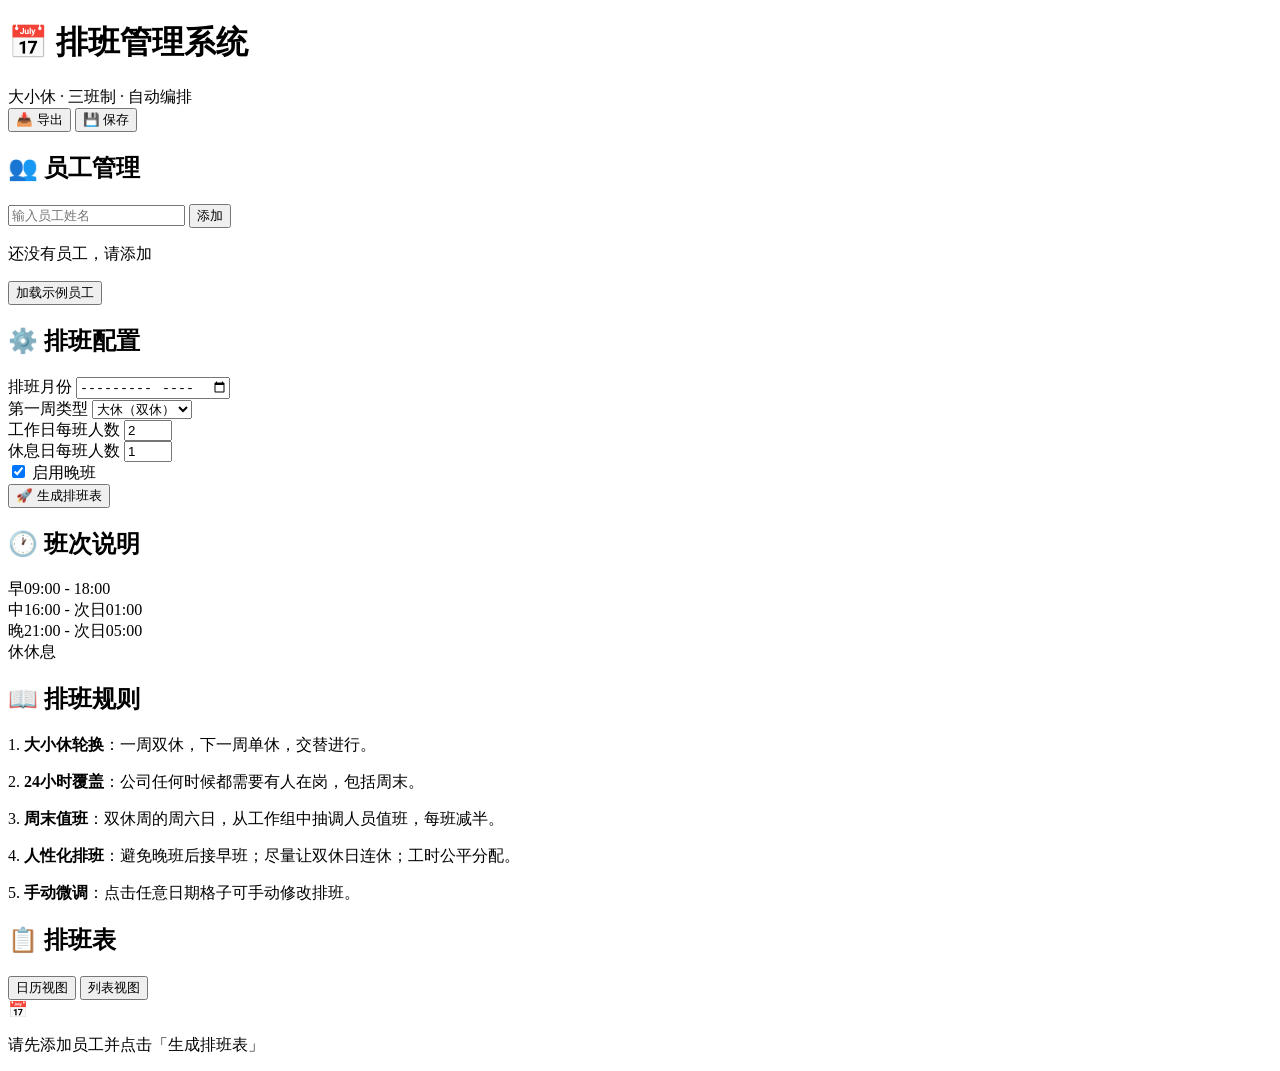
==== index.html @ 72c3887c "feat: 添加排班系统核心文件" ====
<!DOCTYPE html>
<html lang="zh-CN">
<head>
    <meta charset="UTF-8">
    <meta name="viewport" content="width=device-width, initial-scale=1.0">
    <title>排班管理系统 - 大小休三班制</title>
    <link rel="stylesheet" href="style.css">
</head>
<body>
    <div id="app">
        <header class="header">
            <div class="header-left">
                <h1>📅 排班管理系统</h1>
                <span class="subtitle">大小休 · 三班制 · 自动编排</span>
            </div>
            <div class="header-right">
                <button id="btn-export" class="btn btn-outline">📥 导出</button>
                <button id="btn-save" class="btn btn-primary">💾 保存</button>
            </div>
        </header>
        <main class="main">
            <aside class="sidebar">
                <section class="panel">
                    <h2>👥 员工管理</h2>
                    <div class="employee-input">
                        <input type="text" id="input-employee" placeholder="输入员工姓名" />
                        <button id="btn-add-employee" class="btn btn-sm btn-primary">添加</button>
                    </div>
                    <div class="employee-list" id="employee-list">
                        <p class="empty-hint">还没有员工，请添加</p>
                    </div>
                    <div class="quick-add">
                        <button id="btn-demo-employees" class="btn btn-sm btn-outline">加载示例员工</button>
                    </div>
                </section>
                <section class="panel">
                    <h2>⚙️ 排班配置</h2>
                    <div class="config-group">
                        <label>排班月份</label>
                        <input type="month" id="input-month" />
                    </div>
                    <div class="config-group">
                        <label>第一周类型</label>
                        <select id="select-first-week">
                            <option value="big">大休（双休）</option>
                            <option value="small">小休（单休）</option>
                        </select>
                    </div>
                    <div class="config-group">
                        <label>工作日每班人数</label>
                        <input type="number" id="input-weekday-count" value="2" min="1" max="10" />
                    </div>
                    <div class="config-group">
                        <label>休息日每班人数</label>
                        <input type="number" id="input-weekend-count" value="1" min="1" max="10" />
                    </div>
                    <div class="config-group">
                        <label><input type="checkbox" id="check-night-shift" checked /> 启用晚班</label>
                    </div>
                    <button id="btn-generate" class="btn btn-primary btn-block">🚀 生成排班表</button>
                </section>
                <section class="panel">
                    <h2>🕐 班次说明</h2>
                    <div class="shift-legend">
                        <div class="shift-item"><span class="shift-badge morning">早</span><span>09:00 - 18:00</span></div>
                        <div class="shift-item"><span class="shift-badge middle">中</span><span>16:00 - 次日01:00</span></div>
                        <div class="shift-item"><span class="shift-badge night">晚</span><span>21:00 - 次日05:00</span></div>
                        <div class="shift-item"><span class="shift-badge rest">休</span><span>休息</span></div>
                    </div>
                </section>
                <section class="panel">
                    <h2>📖 排班规则</h2>
                    <div class="rules-text">
                        <p>1. <strong>大小休轮换</strong>：一周双休，下一周单休，交替进行。</p>
                        <p>2. <strong>24小时覆盖</strong>：公司任何时候都需要有人在岗，包括周末。</p>
                        <p>3. <strong>周末值班</strong>：双休周的周六日，从工作组中抽调人员值班，每班减半。</p>
                        <p>4. <strong>人性化排班</strong>：避免晚班后接早班；尽量让双休日连休；工时公平分配。</p>
                        <p>5. <strong>手动微调</strong>：点击任意日期格子可手动修改排班。</p>
                    </div>
                </section>
            </aside>
            <div class="content">
                <section class="panel stats-panel" id="stats-panel" style="display:none;">
                    <h2>📊 排班统计</h2>
                    <div class="stats-grid" id="stats-grid"></div>
                </section>
                <section class="panel">
                    <div class="schedule-header">
                        <h2>📋 排班表</h2>
                        <div class="schedule-actions">
                            <button id="btn-view-calendar" class="btn btn-sm btn-outline active">日历视图</button>
                            <button id="btn-view-list" class="btn btn-sm btn-outline">列表视图</button>
                        </div>
                    </div>
                    <div id="schedule-container" class="schedule-container">
                        <div class="empty-schedule">
                            <div class="empty-icon">📅</div>
                            <p>请先添加员工并点击「生成排班表」</p>
                        </div>
                    </div>
                </section>
            </div>
        </main>
    </div>
    <div id="modal-edit" class="modal" style="display:none;">
        <div class="modal-backdrop"></div>
        <div class="modal-content">
            <div class="modal-header">
                <h3 id="modal-title">编辑排班</h3>
                <button class="modal-close" id="modal-close">&times;</button>
            </div>
            <div class="modal-body" id="modal-body"></div>
            <div class="modal-footer">
                <button id="modal-cancel" class="btn btn-outline">取消</button>
                <button id="modal-save" class="btn btn-primary">保存</button>
            </div>
        </div>
    </div>
    <script src="scheduler.js"></script>
    <script src="app.js"></script>
</body>
</html>
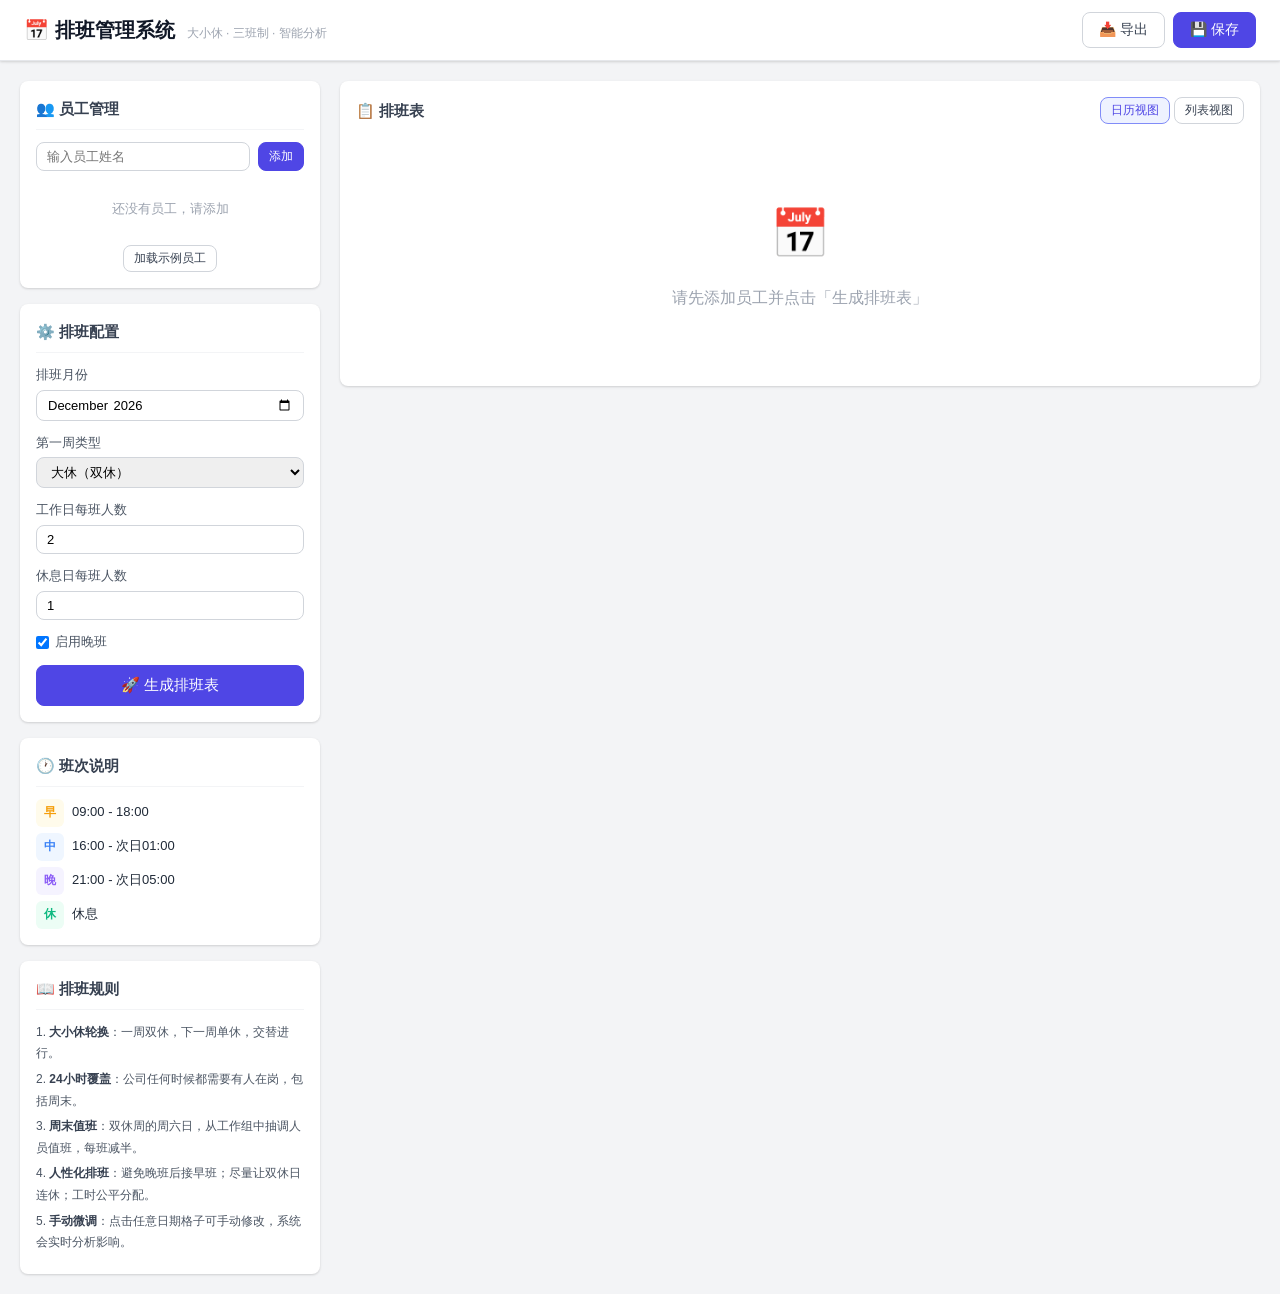
==== commit 369b0f92: "feat: 更新HTML结构 - 新增健康分析面板/预警横幅/影响弹窗" ====
--- a/index.html
+++ b/index.html
@@ -11,7 +11,7 @@
         <header class="header">
             <div class="header-left">
                 <h1>📅 排班管理系统</h1>
-                <span class="subtitle">大小休 · 三班制 · 自动编排</span>
+                <span class="subtitle">大小休 · 三班制 · 智能分析</span>
             </div>
             <div class="header-right">
                 <button id="btn-export" class="btn btn-outline">📥 导出</button>
@@ -75,15 +75,55 @@
                         <p>2. <strong>24小时覆盖</strong>：公司任何时候都需要有人在岗，包括周末。</p>
                         <p>3. <strong>周末值班</strong>：双休周的周六日，从工作组中抽调人员值班，每班减半。</p>
                         <p>4. <strong>人性化排班</strong>：避免晚班后接早班；尽量让双休日连休；工时公平分配。</p>
-                        <p>5. <strong>手动微调</strong>：点击任意日期格子可手动修改排班。</p>
+                        <p>5. <strong>手动微调</strong>：点击任意日期格子可手动修改，系统会实时分析影响。</p>
                     </div>
                 </section>
             </aside>
             <div class="content">
+                <!-- 预警横幅 -->
+                <div id="warning-banner" class="warning-banner" style="display:none;"></div>
+
+                <!-- 健康分析面板 -->
+                <section class="panel analysis-panel" id="analysis-panel" style="display:none;">
+                    <div class="analysis-header">
+                        <h2>🩺 排班健康分析</h2>
+                        <div class="analysis-tabs">
+                            <button class="tab-btn active" data-tab="overview">总览</button>
+                            <button class="tab-btn" data-tab="weekly">每周详情</button>
+                            <button class="tab-btn" data-tab="fairness">公平性</button>
+                            <button class="tab-btn" data-tab="employees">个人报告</button>
+                        </div>
+                    </div>
+
+                    <!-- 总览标签页 -->
+                    <div class="tab-content active" id="tab-overview">
+                        <div id="suggestions-area" class="suggestions-area"></div>
+                        <div id="happiness-ranking" class="happiness-ranking"></div>
+                    </div>
+
+                    <!-- 每周详情标签页 -->
+                    <div class="tab-content" id="tab-weekly">
+                        <div id="weekly-rest-grid" class="weekly-rest-grid"></div>
+                    </div>
+
+                    <!-- 公平性标签页 -->
+                    <div class="tab-content" id="tab-fairness">
+                        <div id="fairness-dashboard" class="fairness-dashboard"></div>
+                    </div>
+
+                    <!-- 个人报告标签页 -->
+                    <div class="tab-content" id="tab-employees">
+                        <div id="employee-reports" class="employee-reports"></div>
+                    </div>
+                </section>
+
+                <!-- 统计面板 -->
                 <section class="panel stats-panel" id="stats-panel" style="display:none;">
                     <h2>📊 排班统计</h2>
                     <div class="stats-grid" id="stats-grid"></div>
                 </section>
+
+                <!-- 排班表 -->
                 <section class="panel">
                     <div class="schedule-header">
                         <h2>📋 排班表</h2>
@@ -102,6 +142,8 @@
             </div>
         </main>
     </div>
+
+    <!-- 编辑弹窗 -->
     <div id="modal-edit" class="modal" style="display:none;">
         <div class="modal-backdrop"></div>
         <div class="modal-content">
@@ -112,11 +154,28 @@
             <div class="modal-body" id="modal-body"></div>
             <div class="modal-footer">
                 <button id="modal-cancel" class="btn btn-outline">取消</button>
-                <button id="modal-save" class="btn btn-primary">保存</button>
+                <button id="modal-save" class="btn btn-primary">保存修改</button>
             </div>
         </div>
     </div>
+
+    <!-- 调整影响弹窗 -->
+    <div id="modal-impact" class="modal" style="display:none;">
+        <div class="modal-backdrop"></div>
+        <div class="modal-content">
+            <div class="modal-header">
+                <h3>📋 调整影响分析</h3>
+                <button class="modal-close" id="modal-impact-close">&times;</button>
+            </div>
+            <div class="modal-body" id="modal-impact-body"></div>
+            <div class="modal-footer">
+                <button id="modal-impact-ok" class="btn btn-primary">知道了</button>
+            </div>
+        </div>
+    </div>
+
     <script src="scheduler.js"></script>
+    <script src="analyzer.js"></script>
     <script src="app.js"></script>
 </body>
-</html>+</html>
--- a/style.css
+++ b/style.css
@@ -0,0 +1,295 @@
+:root {
+    --primary: #4f46e5;
+    --primary-light: #818cf8;
+    --primary-bg: #eef2ff;
+    --success: #059669;
+    --warning: #d97706;
+    --danger: #dc2626;
+    --gray-50: #f9fafb;
+    --gray-100: #f3f4f6;
+    --gray-200: #e5e7eb;
+    --gray-300: #d1d5db;
+    --gray-400: #9ca3af;
+    --gray-500: #6b7280;
+    --gray-600: #4b5563;
+    --gray-700: #374151;
+    --gray-800: #1f2937;
+    --gray-900: #111827;
+    --morning: #f59e0b;
+    --morning-bg: #fffbeb;
+    --middle: #3b82f6;
+    --middle-bg: #eff6ff;
+    --night: #8b5cf6;
+    --night-bg: #f5f3ff;
+    --rest: #10b981;
+    --rest-bg: #ecfdf5;
+    --weekend-duty: #ef4444;
+    --weekend-duty-bg: #fef2f2;
+    --radius: 8px;
+    --shadow: 0 1px 3px rgba(0,0,0,0.1), 0 1px 2px rgba(0,0,0,0.06);
+    --shadow-lg: 0 10px 15px -3px rgba(0,0,0,0.1), 0 4px 6px -2px rgba(0,0,0,0.05);
+}
+
+* { margin: 0; padding: 0; box-sizing: border-box; }
+
+body {
+    font-family: -apple-system, BlinkMacSystemFont, 'Segoe UI', Roboto, 'Helvetica Neue', Arial, 'Noto Sans SC', sans-serif;
+    background: var(--gray-100);
+    color: var(--gray-800);
+    line-height: 1.6;
+}
+
+.header {
+    background: white;
+    border-bottom: 1px solid var(--gray-200);
+    padding: 12px 24px;
+    display: flex;
+    justify-content: space-between;
+    align-items: center;
+    position: sticky;
+    top: 0;
+    z-index: 100;
+    box-shadow: var(--shadow);
+}
+
+.header-left { display: flex; align-items: baseline; gap: 12px; }
+.header h1 { font-size: 20px; color: var(--gray-900); }
+.header .subtitle { font-size: 12px; color: var(--gray-400); }
+.header-right { display: flex; gap: 8px; }
+
+.btn {
+    display: inline-flex;
+    align-items: center;
+    gap: 4px;
+    padding: 8px 16px;
+    border: 1px solid transparent;
+    border-radius: var(--radius);
+    font-size: 14px;
+    cursor: pointer;
+    transition: all 0.15s;
+    font-family: inherit;
+    white-space: nowrap;
+}
+
+.btn-primary { background: var(--primary); color: white; border-color: var(--primary); }
+.btn-primary:hover { background: #4338ca; }
+.btn-outline { background: white; color: var(--gray-700); border-color: var(--gray-300); }
+.btn-outline:hover { background: var(--gray-50); border-color: var(--gray-400); }
+.btn-outline.active { background: var(--primary-bg); color: var(--primary); border-color: var(--primary-light); }
+.btn-sm { padding: 4px 10px; font-size: 12px; }
+.btn-block { width: 100%; justify-content: center; padding: 10px; font-size: 15px; }
+
+.main {
+    display: flex;
+    gap: 20px;
+    padding: 20px;
+    max-width: 1600px;
+    margin: 0 auto;
+    min-height: calc(100vh - 60px);
+}
+
+.sidebar { width: 300px; flex-shrink: 0; display: flex; flex-direction: column; gap: 16px; }
+.content { flex: 1; min-width: 0; display: flex; flex-direction: column; gap: 16px; }
+
+.panel {
+    background: white;
+    border-radius: var(--radius);
+    padding: 16px;
+    box-shadow: var(--shadow);
+}
+
+.panel h2 {
+    font-size: 15px;
+    color: var(--gray-700);
+    margin-bottom: 12px;
+    padding-bottom: 8px;
+    border-bottom: 1px solid var(--gray-100);
+}
+
+.employee-input { display: flex; gap: 8px; margin-bottom: 12px; }
+.employee-input input {
+    flex: 1;
+    padding: 6px 10px;
+    border: 1px solid var(--gray-300);
+    border-radius: var(--radius);
+    font-size: 13px;
+    outline: none;
+}
+.employee-input input:focus { border-color: var(--primary-light); box-shadow: 0 0 0 3px rgba(79,70,229,0.1); }
+
+.employee-list { max-height: 300px; overflow-y: auto; display: flex; flex-direction: column; gap: 4px; }
+
+.employee-tag {
+    display: flex;
+    align-items: center;
+    justify-content: space-between;
+    padding: 6px 10px;
+    background: var(--gray-50);
+    border-radius: 6px;
+    font-size: 13px;
+    transition: background 0.15s;
+}
+.employee-tag:hover { background: var(--gray-100); }
+.employee-tag .name { display: flex; align-items: center; gap: 6px; }
+.employee-tag .avatar {
+    width: 24px; height: 24px; border-radius: 50%;
+    display: flex; align-items: center; justify-content: center;
+    font-size: 11px; color: white; font-weight: 600;
+}
+.employee-tag .remove {
+    cursor: pointer; color: var(--gray-400); font-size: 16px; line-height: 1;
+    border: none; background: none; padding: 2px 4px; border-radius: 4px;
+}
+.employee-tag .remove:hover { color: var(--danger); background: #fef2f2; }
+
+.empty-hint { color: var(--gray-400); font-size: 13px; text-align: center; padding: 16px 0; }
+.quick-add { margin-top: 8px; text-align: center; }
+
+.config-group { margin-bottom: 12px; }
+.config-group label { display: block; font-size: 13px; color: var(--gray-600); margin-bottom: 4px; }
+.config-group input[type="month"],
+.config-group input[type="number"],
+.config-group select {
+    width: 100%; padding: 6px 10px;
+    border: 1px solid var(--gray-300); border-radius: var(--radius);
+    font-size: 13px; outline: none; font-family: inherit;
+}
+.config-group input:focus, .config-group select:focus {
+    border-color: var(--primary-light); box-shadow: 0 0 0 3px rgba(79,70,229,0.1);
+}
+.config-group label:has(input[type="checkbox"]) { display: flex; align-items: center; gap: 6px; cursor: pointer; }
+
+.shift-legend { display: flex; flex-direction: column; gap: 6px; }
+.shift-item { display: flex; align-items: center; gap: 8px; font-size: 13px; }
+.shift-badge {
+    display: inline-flex; align-items: center; justify-content: center;
+    width: 28px; height: 28px; border-radius: 6px; font-size: 12px; font-weight: 600;
+}
+.shift-badge.morning { background: var(--morning-bg); color: var(--morning); }
+.shift-badge.middle { background: var(--middle-bg); color: var(--middle); }
+.shift-badge.night { background: var(--night-bg); color: var(--night); }
+.shift-badge.rest { background: var(--rest-bg); color: var(--rest); }
+
+.rules-text { font-size: 12px; color: var(--gray-600); line-height: 1.8; }
+.rules-text p { margin-bottom: 4px; }
+.rules-text strong { color: var(--gray-700); }
+
+.stats-grid { display: grid; grid-template-columns: repeat(auto-fill, minmax(140px, 1fr)); gap: 8px; }
+.stat-card { background: var(--gray-50); border-radius: 6px; padding: 10px; text-align: center; }
+.stat-card .stat-name { font-size: 12px; color: var(--gray-500); margin-bottom: 4px; }
+.stat-card .stat-values { display: flex; justify-content: center; gap: 6px; flex-wrap: wrap; }
+.stat-tag { font-size: 11px; padding: 2px 6px; border-radius: 4px; font-weight: 600; }
+.stat-tag.morning { background: var(--morning-bg); color: var(--morning); }
+.stat-tag.middle { background: var(--middle-bg); color: var(--middle); }
+.stat-tag.night { background: var(--night-bg); color: var(--night); }
+.stat-tag.rest { background: var(--rest-bg); color: var(--rest); }
+.stat-tag.total { background: var(--primary-bg); color: var(--primary); }
+
+.schedule-header { display: flex; justify-content: space-between; align-items: center; }
+.schedule-header h2 { border: none; margin: 0; padding: 0; }
+.schedule-actions { display: flex; gap: 4px; }
+.schedule-container { margin-top: 12px; }
+.empty-schedule { text-align: center; padding: 60px 20px; color: var(--gray-400); }
+.empty-icon { font-size: 48px; margin-bottom: 12px; }
+
+.calendar-grid { display: grid; grid-template-columns: repeat(7, 1fr); gap: 4px; }
+.calendar-header { text-align: center; font-size: 12px; font-weight: 600; color: var(--gray-500); padding: 8px 4px; }
+.calendar-header.weekend { color: var(--danger); }
+
+.calendar-cell {
+    border: 1px solid var(--gray-200); border-radius: 6px; padding: 6px;
+    min-height: 100px; cursor: pointer; transition: all 0.15s; font-size: 12px;
+}
+.calendar-cell:hover { border-color: var(--primary-light); box-shadow: 0 0 0 2px rgba(79,70,229,0.1); }
+.calendar-cell.empty { background: transparent; border-color: transparent; cursor: default; }
+.calendar-cell.empty:hover { box-shadow: none; }
+.calendar-cell.weekend { background: #fefce8; }
+.calendar-cell.rest-day { background: var(--rest-bg); border-color: #a7f3d0; }
+
+.calendar-date { display: flex; justify-content: space-between; align-items: center; margin-bottom: 4px; }
+.calendar-date .day-num { font-weight: 600; font-size: 13px; color: var(--gray-700); }
+.calendar-date .day-type { font-size: 10px; padding: 1px 4px; border-radius: 3px; }
+.day-type.big-rest { background: #dbeafe; color: #2563eb; }
+.day-type.small-rest { background: #fef3c7; color: #d97706; }
+.day-type.workday { background: var(--gray-100); color: var(--gray-500); }
+
+.calendar-shifts { display: flex; flex-direction: column; gap: 2px; }
+.calendar-shift-row { display: flex; align-items: center; gap: 3px; font-size: 11px; line-height: 1.4; }
+.calendar-shift-row .mini-badge {
+    width: 18px; height: 18px; border-radius: 4px;
+    display: flex; align-items: center; justify-content: center;
+    font-size: 10px; font-weight: 600; flex-shrink: 0;
+}
+.mini-badge.morning { background: var(--morning-bg); color: var(--morning); }
+.mini-badge.middle { background: var(--middle-bg); color: var(--middle); }
+.mini-badge.night { background: var(--night-bg); color: var(--night); }
+.mini-badge.rest-badge { background: var(--rest-bg); color: var(--rest); }
+.calendar-shift-row .names { color: var(--gray-600); overflow: hidden; text-overflow: ellipsis; white-space: nowrap; }
+
+.list-wrapper { overflow-x: auto; max-width: 100%; }
+.list-table { width: 100%; border-collapse: collapse; font-size: 13px; }
+.list-table thead { position: sticky; top: 0; z-index: 10; }
+.list-table th {
+    background: var(--gray-50); padding: 8px 6px; text-align: center;
+    font-weight: 600; font-size: 12px; color: var(--gray-600);
+    border-bottom: 2px solid var(--gray-200); white-space: nowrap;
+}
+.list-table th.weekend { background: #fef3c7; color: var(--warning); }
+.list-table th.name-col { text-align: left; min-width: 70px; position: sticky; left: 0; z-index: 11; }
+.list-table td { padding: 6px 4px; text-align: center; border-bottom: 1px solid var(--gray-100); white-space: nowrap; }
+.list-table td.name-cell { text-align: left; font-weight: 500; position: sticky; left: 0; background: white; z-index: 5; }
+.list-table td.weekend-cell { background: #fffbeb; }
+.list-table tbody tr:hover td { background: var(--primary-bg); }
+.list-table tbody tr:hover td.name-cell { background: var(--primary-bg); }
+
+.cell-badge {
+    display: inline-flex; align-items: center; justify-content: center;
+    width: 26px; height: 26px; border-radius: 6px; font-size: 12px;
+    font-weight: 600; cursor: pointer; transition: transform 0.1s;
+}
+.cell-badge:hover { transform: scale(1.15); }
+.cell-badge.morning { background: var(--morning-bg); color: var(--morning); }
+.cell-badge.middle { background: var(--middle-bg); color: var(--middle); }
+.cell-badge.night { background: var(--night-bg); color: var(--night); }
+.cell-badge.rest { background: var(--rest-bg); color: var(--rest); }
+
+.modal {
+    position: fixed; top: 0; left: 0; right: 0; bottom: 0;
+    z-index: 1000; display: flex; align-items: center; justify-content: center;
+}
+.modal-backdrop { position: absolute; top: 0; left: 0; right: 0; bottom: 0; background: rgba(0,0,0,0.4); }
+.modal-content {
+    position: relative; background: white; border-radius: 12px;
+    width: 90%; max-width: 500px; max-height: 80vh; overflow-y: auto; box-shadow: var(--shadow-lg);
+}
+.modal-header { display: flex; justify-content: space-between; align-items: center; padding: 16px 20px; border-bottom: 1px solid var(--gray-200); }
+.modal-header h3 { font-size: 16px; }
+.modal-close { background: none; border: none; font-size: 24px; color: var(--gray-400); cursor: pointer; padding: 0 4px; }
+.modal-close:hover { color: var(--gray-700); }
+.modal-body { padding: 20px; }
+.modal-footer { display: flex; justify-content: flex-end; gap: 8px; padding: 12px 20px; border-top: 1px solid var(--gray-200); }
+
+.edit-row { display: flex; align-items: center; gap: 10px; padding: 8px 0; border-bottom: 1px solid var(--gray-100); }
+.edit-row:last-child { border: none; }
+.edit-row .edit-name { width: 80px; font-weight: 500; font-size: 14px; }
+.edit-row select { flex: 1; padding: 6px 8px; border: 1px solid var(--gray-300); border-radius: 6px; font-size: 13px; font-family: inherit; }
+
+@media (max-width: 900px) {
+    .main { flex-direction: column; }
+    .sidebar { width: 100%; }
+    .calendar-cell { min-height: 70px; padding: 4px; }
+    .calendar-shift-row .names { display: none; }
+}
+
+.toast {
+    position: fixed; bottom: 24px; right: 24px;
+    background: var(--gray-800); color: white; padding: 10px 20px;
+    border-radius: var(--radius); font-size: 14px; z-index: 9999;
+    animation: slideUp 0.3s ease;
+}
+@keyframes slideUp { from { opacity: 0; transform: translateY(20px); } to { opacity: 1; transform: translateY(0); } }
+
+::-webkit-scrollbar { width: 6px; height: 6px; }
+::-webkit-scrollbar-track { background: transparent; }
+::-webkit-scrollbar-thumb { background: var(--gray-300); border-radius: 3px; }
+::-webkit-scrollbar-thumb:hover { background: var(--gray-400); }
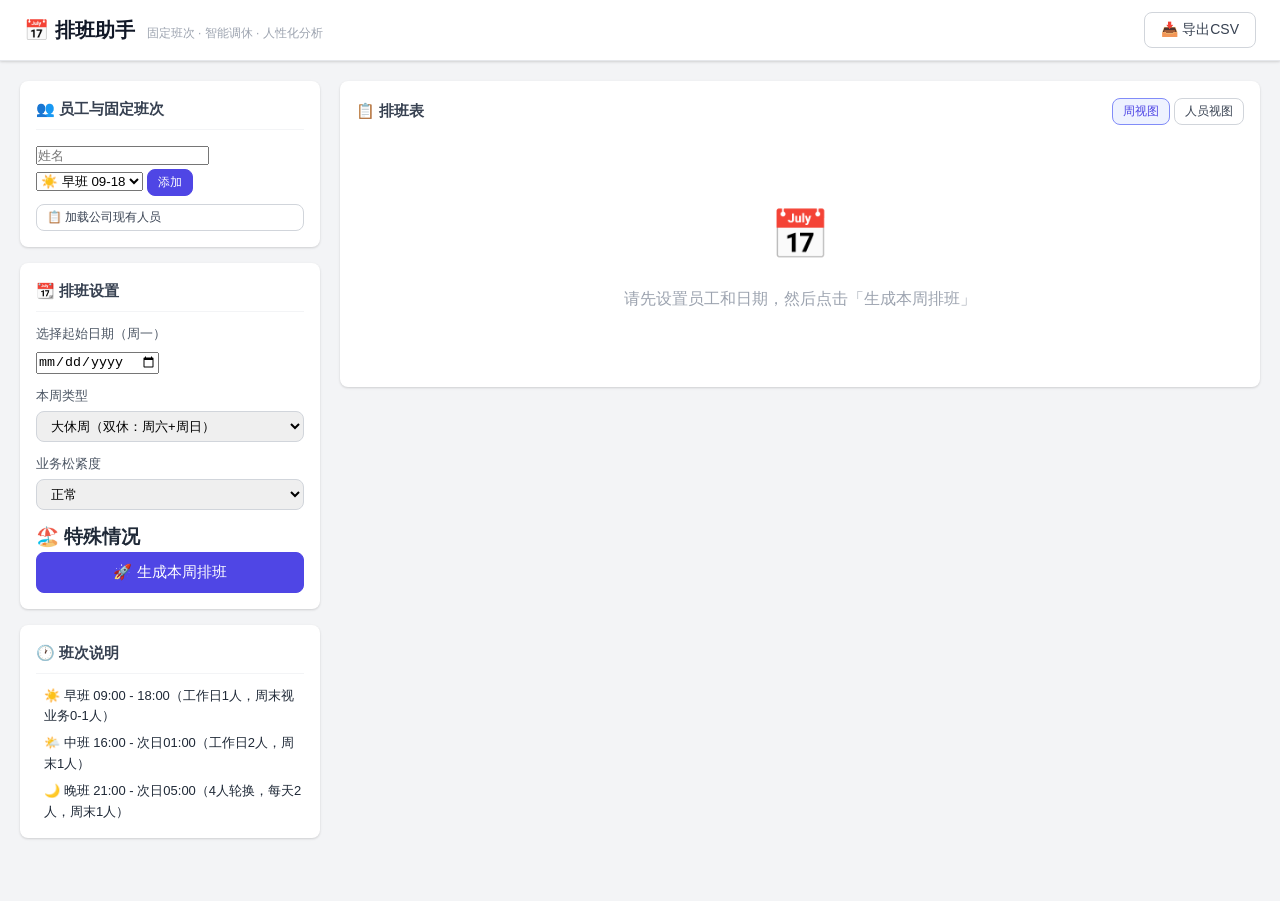
==== commit f11aa5fc: "refactor: 重构 index.html - 适配固定班次模式，新增员工班次选择、特殊情况面板" ====
--- a/index.html
+++ b/index.html
@@ -3,141 +3,121 @@
 <head>
     <meta charset="UTF-8">
     <meta name="viewport" content="width=device-width, initial-scale=1.0">
-    <title>排班管理系统 - 大小休三班制</title>
+    <title>排班助手 - 固定班次智能调休</title>
     <link rel="stylesheet" href="style.css">
 </head>
 <body>
     <div id="app">
         <header class="header">
             <div class="header-left">
-                <h1>📅 排班管理系统</h1>
-                <span class="subtitle">大小休 · 三班制 · 智能分析</span>
+                <h1>📅 排班助手</h1>
+                <span class="subtitle">固定班次 · 智能调休 · 人性化分析</span>
             </div>
             <div class="header-right">
-                <button id="btn-export" class="btn btn-outline">📥 导出</button>
-                <button id="btn-save" class="btn btn-primary">💾 保存</button>
+                <button id="btn-export" class="btn btn-outline">📥 导出CSV</button>
             </div>
         </header>
+
         <main class="main">
+            <!-- 左侧面板 -->
             <aside class="sidebar">
+                <!-- 员工管理 -->
                 <section class="panel">
-                    <h2>👥 员工管理</h2>
-                    <div class="employee-input">
-                        <input type="text" id="input-employee" placeholder="输入员工姓名" />
-                        <button id="btn-add-employee" class="btn btn-sm btn-primary">添加</button>
+                    <h2>👥 员工与固定班次</h2>
+                    <div class="employee-add-row">
+                        <input type="text" id="input-emp-name" placeholder="姓名" />
+                        <select id="select-emp-shift">
+                            <option value="morning">☀️ 早班 09-18</option>
+                            <option value="middle">🌤️ 中班 16-01</option>
+                            <option value="night">🌙 晚班 21-05</option>
+                        </select>
+                        <button id="btn-add-emp" class="btn btn-sm btn-primary">添加</button>
                     </div>
-                    <div class="employee-list" id="employee-list">
-                        <p class="empty-hint">还没有员工，请添加</p>
-                    </div>
-                    <div class="quick-add">
-                        <button id="btn-demo-employees" class="btn btn-sm btn-outline">加载示例员工</button>
-                    </div>
+                    <div id="employee-list" class="employee-list"></div>
+                    <button id="btn-load-preset" class="btn btn-sm btn-outline" style="width:100%;margin-top:8px;">
+                        📋 加载公司现有人员
+                    </button>
                 </section>
+
+                <!-- 周排班配置 -->
                 <section class="panel">
-                    <h2>⚙️ 排班配置</h2>
+                    <h2>📆 排班设置</h2>
                     <div class="config-group">
-                        <label>排班月份</label>
-                        <input type="month" id="input-month" />
+                        <label>选择起始日期（周一）</label>
+                        <input type="date" id="input-week-start" />
                     </div>
                     <div class="config-group">
-                        <label>第一周类型</label>
-                        <select id="select-first-week">
-                            <option value="big">大休（双休）</option>
-                            <option value="small">小休（单休）</option>
+                        <label>本周类型</label>
+                        <select id="select-week-type">
+                            <option value="big">大休周（双休：周六+周日）</option>
+                            <option value="small">小休周（单休：仅周日）</option>
                         </select>
                     </div>
                     <div class="config-group">
-                        <label>工作日每班人数</label>
-                        <input type="number" id="input-weekday-count" value="2" min="1" max="10" />
+                        <label>业务松紧度</label>
+                        <select id="select-busyness">
+                            <option value="normal">正常</option>
+                            <option value="light">宽松（周末白班可空）</option>
+                            <option value="busy">繁忙（周末不减人）</option>
+                        </select>
                     </div>
-                    <div class="config-group">
-                        <label>休息日每班人数</label>
-                        <input type="number" id="input-weekend-count" value="1" min="1" max="10" />
+
+                    <div class="config-section">
+                        <h3>🏖️ 特殊情况</h3>
+                        <div id="special-list" class="special-list">
+                            <!-- 动态生成：每人一行，可勾选调休/请假 -->
+                        </div>
                     </div>
-                    <div class="config-group">
-                        <label><input type="checkbox" id="check-night-shift" checked /> 启用晚班</label>
-                    </div>
-                    <button id="btn-generate" class="btn btn-primary btn-block">🚀 生成排班表</button>
+
+                    <button id="btn-generate" class="btn btn-primary btn-block">🚀 生成本周排班</button>
                 </section>
+
+                <!-- 班次说明 -->
                 <section class="panel">
                     <h2>🕐 班次说明</h2>
                     <div class="shift-legend">
-                        <div class="shift-item"><span class="shift-badge morning">早</span><span>09:00 - 18:00</span></div>
-                        <div class="shift-item"><span class="shift-badge middle">中</span><span>16:00 - 次日01:00</span></div>
-                        <div class="shift-item"><span class="shift-badge night">晚</span><span>21:00 - 次日05:00</span></div>
-                        <div class="shift-item"><span class="shift-badge rest">休</span><span>休息</span></div>
-                    </div>
-                </section>
-                <section class="panel">
-                    <h2>📖 排班规则</h2>
-                    <div class="rules-text">
-                        <p>1. <strong>大小休轮换</strong>：一周双休，下一周单休，交替进行。</p>
-                        <p>2. <strong>24小时覆盖</strong>：公司任何时候都需要有人在岗，包括周末。</p>
-                        <p>3. <strong>周末值班</strong>：双休周的周六日，从工作组中抽调人员值班，每班减半。</p>
-                        <p>4. <strong>人性化排班</strong>：避免晚班后接早班；尽量让双休日连休；工时公平分配。</p>
-                        <p>5. <strong>手动微调</strong>：点击任意日期格子可手动修改，系统会实时分析影响。</p>
+                        <div class="shift-item"><span class="shift-dot morning"></span><span>☀️ 早班 09:00 - 18:00（工作日1人，周末视业务0-1人）</span></div>
+                        <div class="shift-item"><span class="shift-dot middle"></span><span>🌤️ 中班 16:00 - 次日01:00（工作日2人，周末1人）</span></div>
+                        <div class="shift-item"><span class="shift-dot night"></span><span>🌙 晚班 21:00 - 次日05:00（4人轮换，每天2人，周末1人）</span></div>
                     </div>
                 </section>
             </aside>
+
+            <!-- 右侧主区域 -->
             <div class="content">
                 <!-- 预警横幅 -->
                 <div id="warning-banner" class="warning-banner" style="display:none;"></div>
 
-                <!-- 健康分析面板 -->
-                <section class="panel analysis-panel" id="analysis-panel" style="display:none;">
-                    <div class="analysis-header">
-                        <h2>🩺 排班健康分析</h2>
-                        <div class="analysis-tabs">
-                            <button class="tab-btn active" data-tab="overview">总览</button>
-                            <button class="tab-btn" data-tab="weekly">每周详情</button>
-                            <button class="tab-btn" data-tab="fairness">公平性</button>
-                            <button class="tab-btn" data-tab="employees">个人报告</button>
-                        </div>
-                    </div>
-
-                    <!-- 总览标签页 -->
-                    <div class="tab-content active" id="tab-overview">
-                        <div id="suggestions-area" class="suggestions-area"></div>
-                        <div id="happiness-ranking" class="happiness-ranking"></div>
-                    </div>
-
-                    <!-- 每周详情标签页 -->
-                    <div class="tab-content" id="tab-weekly">
-                        <div id="weekly-rest-grid" class="weekly-rest-grid"></div>
-                    </div>
-
-                    <!-- 公平性标签页 -->
-                    <div class="tab-content" id="tab-fairness">
-                        <div id="fairness-dashboard" class="fairness-dashboard"></div>
-                    </div>
-
-                    <!-- 个人报告标签页 -->
-                    <div class="tab-content" id="tab-employees">
-                        <div id="employee-reports" class="employee-reports"></div>
-                    </div>
-                </section>
-
-                <!-- 统计面板 -->
-                <section class="panel stats-panel" id="stats-panel" style="display:none;">
-                    <h2>📊 排班统计</h2>
-                    <div class="stats-grid" id="stats-grid"></div>
-                </section>
-
-                <!-- 排班表 -->
-                <section class="panel">
+                <!-- 排班结果 -->
+                <section class="panel" id="schedule-panel">
                     <div class="schedule-header">
-                        <h2>📋 排班表</h2>
-                        <div class="schedule-actions">
-                            <button id="btn-view-calendar" class="btn btn-sm btn-outline active">日历视图</button>
-                            <button id="btn-view-list" class="btn btn-sm btn-outline">列表视图</button>
+                        <h2 id="schedule-title">📋 排班表</h2>
+                        <div class="view-toggle">
+                            <button class="btn btn-sm btn-outline active" id="btn-view-week">周视图</button>
+                            <button class="btn btn-sm btn-outline" id="btn-view-person">人员视图</button>
                         </div>
                     </div>
                     <div id="schedule-container" class="schedule-container">
                         <div class="empty-schedule">
                             <div class="empty-icon">📅</div>
-                            <p>请先添加员工并点击「生成排班表」</p>
+                            <p>请先设置员工和日期，然后点击「生成本周排班」</p>
                         </div>
                     </div>
+                </section>
+
+                <!-- 分析面板 -->
+                <section class="panel" id="analysis-panel" style="display:none;">
+                    <div class="analysis-header">
+                        <h2>🩺 排班分析</h2>
+                        <div class="analysis-tabs">
+                            <button class="tab-btn active" data-tab="overview">总览与建议</button>
+                            <button class="tab-btn" data-tab="weekly">休息详情</button>
+                            <button class="tab-btn" data-tab="person">个人报告</button>
+                        </div>
+                    </div>
+                    <div class="tab-content active" id="tab-overview"></div>
+                    <div class="tab-content" id="tab-weekly"></div>
+                    <div class="tab-content" id="tab-person"></div>
                 </section>
             </div>
         </main>
--- a/style.css
+++ b/style.css
@@ -174,6 +174,179 @@
 .rules-text p { margin-bottom: 4px; }
 .rules-text strong { color: var(--gray-700); }
 
+/* ========== 预警横幅 ========== */
+.warning-banner {
+    background: linear-gradient(135deg, #fef2f2, #fff1f2);
+    border: 1px solid #fecaca;
+    border-radius: var(--radius);
+    padding: 12px 16px;
+    display: flex;
+    align-items: flex-start;
+    gap: 12px;
+    animation: bannerSlide 0.3s ease;
+}
+@keyframes bannerSlide { from { opacity: 0; transform: translateY(-10px); } }
+.warning-icon { font-size: 20px; flex-shrink: 0; margin-top: 2px; }
+.warning-list { display: flex; flex-direction: column; gap: 4px; }
+.warning-item { font-size: 13px; color: #991b1b; line-height: 1.6; }
+
+/* ========== 分析面板 ========== */
+.analysis-panel { overflow: hidden; }
+.analysis-header {
+    display: flex;
+    justify-content: space-between;
+    align-items: center;
+    margin-bottom: 16px;
+    padding-bottom: 12px;
+    border-bottom: 1px solid var(--gray-200);
+    flex-wrap: wrap;
+    gap: 8px;
+}
+.analysis-header h2 { margin: 0; padding: 0; border: none; }
+.analysis-tabs { display: flex; gap: 4px; }
+.tab-btn {
+    padding: 5px 12px;
+    border: 1px solid var(--gray-300);
+    border-radius: 6px;
+    background: white;
+    font-size: 12px;
+    cursor: pointer;
+    transition: all 0.15s;
+    font-family: inherit;
+    color: var(--gray-600);
+}
+.tab-btn:hover { background: var(--gray-50); }
+.tab-btn.active { background: var(--primary); color: white; border-color: var(--primary); }
+.tab-content { display: none; }
+.tab-content.active { display: block; }
+
+/* 建议区 */
+.suggestions-title, .ranking-title {
+    font-size: 14px; font-weight: 600; color: var(--gray-700); margin-bottom: 8px;
+}
+.suggestion-item {
+    display: flex; align-items: flex-start; gap: 8px; padding: 8px 12px;
+    background: var(--gray-50); border-radius: 6px; margin-bottom: 6px;
+    font-size: 13px; line-height: 1.6; color: var(--gray-700);
+}
+.sug-icon { flex-shrink: 0; font-size: 16px; }
+
+/* 幸福指数排名 */
+.happiness-ranking { margin-top: 16px; }
+.ranking-list { display: flex; flex-direction: column; gap: 6px; }
+.ranking-item {
+    display: flex; align-items: center; gap: 8px; padding: 8px 12px;
+    background: var(--gray-50); border-radius: 6px; font-size: 13px;
+}
+.rank-medal { font-size: 16px; width: 24px; text-align: center; flex-shrink: 0; }
+.rank-name { width: 50px; font-weight: 600; flex-shrink: 0; }
+.rank-bar-wrapper {
+    flex: 1; height: 8px; background: var(--gray-200); border-radius: 4px; overflow: hidden;
+}
+.rank-bar {
+    height: 100%; border-radius: 4px; transition: width 0.5s ease;
+}
+.rank-score { width: 40px; text-align: right; font-weight: 700; font-size: 14px; flex-shrink: 0; }
+.issue-count {
+    font-size: 11px; padding: 2px 6px; border-radius: 4px; flex-shrink: 0; font-weight: 500;
+}
+.issue-count.ok { background: #ecfdf5; color: #059669; }
+
+/* ========== 每周详情表 ========== */
+.weekly-table {
+    width: 100%; border-collapse: collapse; font-size: 13px;
+}
+.weekly-table th {
+    background: var(--gray-50); padding: 8px; text-align: center;
+    font-weight: 600; font-size: 12px; color: var(--gray-600);
+    border-bottom: 2px solid var(--gray-200);
+}
+.weekly-table td {
+    padding: 8px; text-align: center; border-bottom: 1px solid var(--gray-100);
+    vertical-align: top;
+}
+.weekly-table td.name-cell {
+    text-align: left; font-weight: 500; position: sticky; left: 0; background: white;
+}
+.week-type-label {
+    display: inline-block; padding: 1px 4px; border-radius: 3px; font-size: 10px;
+}
+.week-type-label.big { background: #dbeafe; color: #2563eb; }
+.week-type-label.small { background: #fef3c7; color: #d97706; }
+.weekly-rest-badge {
+    display: inline-block; padding: 2px 8px; border-radius: 10px; font-size: 11px; font-weight: 600;
+    white-space: nowrap;
+}
+.weekly-rest-dates {
+    font-size: 10px; color: var(--gray-500); margin-top: 4px; line-height: 1.4;
+}
+
+/* ========== 公平性仪表盘 ========== */
+.fairness-cards {
+    display: grid; grid-template-columns: repeat(auto-fit, minmax(280px, 1fr)); gap: 12px;
+}
+.fairness-card {
+    background: var(--gray-50); border-radius: 8px; padding: 12px;
+}
+.fc-title {
+    font-size: 13px; font-weight: 600; color: var(--gray-700); margin-bottom: 8px;
+}
+.fc-title small { font-weight: 400; color: var(--gray-500); }
+.fc-bars { display: flex; flex-direction: column; gap: 4px; }
+.fc-bar-row { display: flex; align-items: center; gap: 6px; }
+.fc-bar-name { width: 42px; font-size: 11px; color: var(--gray-600); text-align: right; flex-shrink: 0; overflow: hidden; text-overflow: ellipsis; white-space: nowrap; }
+.fc-bar-track { flex: 1; height: 10px; background: var(--gray-200); border-radius: 5px; overflow: hidden; }
+.fc-bar-fill { height: 100%; border-radius: 5px; transition: width 0.5s ease; min-width: 2px; }
+.fc-bar-value { width: 50px; font-size: 11px; color: var(--gray-600); flex-shrink: 0; }
+.fairness-summary {
+    margin-top: 12px; padding: 12px; background: var(--gray-50); border-radius: 8px;
+    display: flex; gap: 16px; flex-wrap: wrap;
+}
+.fairness-metric { font-size: 12px; color: var(--gray-600); }
+.fairness-metric strong { color: var(--gray-800); }
+.level-good { color: #059669; }
+.level-ok { color: #d97706; }
+.level-bad { color: #dc2626; }
+
+/* ========== 个人报告 ========== */
+.employee-reports { display: flex; flex-direction: column; gap: 12px; }
+.emp-report {
+    background: var(--gray-50); border-radius: 8px; padding: 14px;
+    border: 1px solid var(--gray-200);
+}
+.emp-report-header {
+    display: flex; justify-content: space-between; align-items: center; margin-bottom: 10px;
+}
+.emp-report-name {
+    display: flex; align-items: center; gap: 8px; font-size: 15px; font-weight: 600;
+}
+.emp-report-name .avatar {
+    width: 28px; height: 28px; border-radius: 50%;
+    display: flex; align-items: center; justify-content: center;
+    font-size: 12px; color: white; font-weight: 600;
+}
+.emp-report-score { text-align: right; }
+.score-num { font-size: 28px; font-weight: 800; line-height: 1; }
+.score-label { display: block; font-size: 10px; color: var(--gray-500); margin-top: 2px; }
+.emp-metrics {
+    display: grid; grid-template-columns: repeat(auto-fill, minmax(120px, 1fr)); gap: 6px;
+    margin-bottom: 10px;
+}
+.emp-metric {
+    background: white; border-radius: 6px; padding: 6px 8px;
+    display: flex; justify-content: space-between; align-items: center;
+}
+.em-label { font-size: 11px; color: var(--gray-500); }
+.em-value { font-size: 12px; font-weight: 600; color: var(--gray-800); }
+.emp-issues { display: flex; flex-direction: column; gap: 4px; }
+.emp-issue {
+    font-size: 12px; padding: 6px 10px; border-radius: 6px; line-height: 1.5;
+}
+.emp-issue.danger { background: #fef2f2; color: #991b1b; }
+.emp-issue.warning { background: #fffbeb; color: #92400e; }
+.emp-issue.ok { background: #ecfdf5; color: #065f46; }
+
+/* ========== 统计 & 排班表（原有） ========== */
 .stats-grid { display: grid; grid-template-columns: repeat(auto-fill, minmax(140px, 1fr)); gap: 8px; }
 .stat-card { background: var(--gray-50); border-radius: 6px; padding: 10px; text-align: center; }
 .stat-card .stat-name { font-size: 12px; color: var(--gray-500); margin-bottom: 4px; }
@@ -253,6 +426,7 @@
 .cell-badge.night { background: var(--night-bg); color: var(--night); }
 .cell-badge.rest { background: var(--rest-bg); color: var(--rest); }
 
+/* ========== 弹窗 ========== */
 .modal {
     position: fixed; top: 0; left: 0; right: 0; bottom: 0;
     z-index: 1000; display: flex; align-items: center; justify-content: center;
@@ -260,7 +434,7 @@
 .modal-backdrop { position: absolute; top: 0; left: 0; right: 0; bottom: 0; background: rgba(0,0,0,0.4); }
 .modal-content {
     position: relative; background: white; border-radius: 12px;
-    width: 90%; max-width: 500px; max-height: 80vh; overflow-y: auto; box-shadow: var(--shadow-lg);
+    width: 90%; max-width: 560px; max-height: 80vh; overflow-y: auto; box-shadow: var(--shadow-lg);
 }
 .modal-header { display: flex; justify-content: space-between; align-items: center; padding: 16px 20px; border-bottom: 1px solid var(--gray-200); }
 .modal-header h3 { font-size: 16px; }
@@ -269,18 +443,58 @@
 .modal-body { padding: 20px; }
 .modal-footer { display: flex; justify-content: flex-end; gap: 8px; padding: 12px 20px; border-top: 1px solid var(--gray-200); }
 
+.edit-hint {
+    font-size: 12px; color: var(--primary); background: var(--primary-bg);
+    padding: 8px 12px; border-radius: 6px; margin-bottom: 12px;
+}
 .edit-row { display: flex; align-items: center; gap: 10px; padding: 8px 0; border-bottom: 1px solid var(--gray-100); }
 .edit-row:last-child { border: none; }
-.edit-row .edit-name { width: 80px; font-weight: 500; font-size: 14px; }
+.edit-row .edit-name { width: 100px; font-weight: 500; font-size: 14px; display: flex; align-items: center; gap: 4px; }
 .edit-row select { flex: 1; padding: 6px 8px; border: 1px solid var(--gray-300); border-radius: 6px; font-size: 13px; font-family: inherit; }
-
+.edit-status {
+    font-size: 10px; padding: 1px 4px; border-radius: 3px; font-weight: 600;
+}
+.edit-status.danger { background: #fef2f2; color: #dc2626; }
+.edit-status.warning { background: #fffbeb; color: #d97706; }
+
+/* ========== 影响报告弹窗 ========== */
+.impact-date {
+    font-size: 14px; font-weight: 600; color: var(--gray-700);
+    padding-bottom: 10px; margin-bottom: 10px; border-bottom: 1px solid var(--gray-200);
+}
+.impact-list { display: flex; flex-direction: column; gap: 10px; }
+.impact-person {
+    background: var(--gray-50); border-radius: 8px; padding: 10px 12px;
+}
+.impact-name {
+    font-size: 14px; font-weight: 600; color: var(--gray-800); margin-bottom: 6px;
+}
+.impact-score { font-size: 13px; margin-bottom: 4px; }
+.impact-score.improved { color: #059669; }
+.impact-score.worsened { color: #dc2626; }
+.impact-score.neutral { color: var(--gray-500); }
+.score-delta { font-weight: 700; }
+.impact-rest { font-size: 12px; margin-bottom: 4px; padding: 4px 8px; border-radius: 4px; }
+.impact-rest.gained { background: #ecfdf5; color: #065f46; }
+.impact-rest.lost { background: #fef2f2; color: #991b1b; }
+.impact-issue { font-size: 12px; padding: 4px 8px; border-radius: 4px; margin-top: 4px; }
+.impact-issue.new { background: #fffbeb; color: #92400e; }
+.impact-issue.resolved { background: #ecfdf5; color: #065f46; }
+
+/* ========== 响应式 ========== */
 @media (max-width: 900px) {
     .main { flex-direction: column; }
     .sidebar { width: 100%; }
     .calendar-cell { min-height: 70px; padding: 4px; }
     .calendar-shift-row .names { display: none; }
-}
-
+    .analysis-header { flex-direction: column; align-items: flex-start; }
+    .fairness-cards { grid-template-columns: 1fr; }
+    .emp-metrics { grid-template-columns: repeat(2, 1fr); }
+    .ranking-item { flex-wrap: wrap; }
+    .rank-bar-wrapper { min-width: 60px; }
+}
+
+/* ========== Toast ========== */
 .toast {
     position: fixed; bottom: 24px; right: 24px;
     background: var(--gray-800); color: white; padding: 10px 20px;
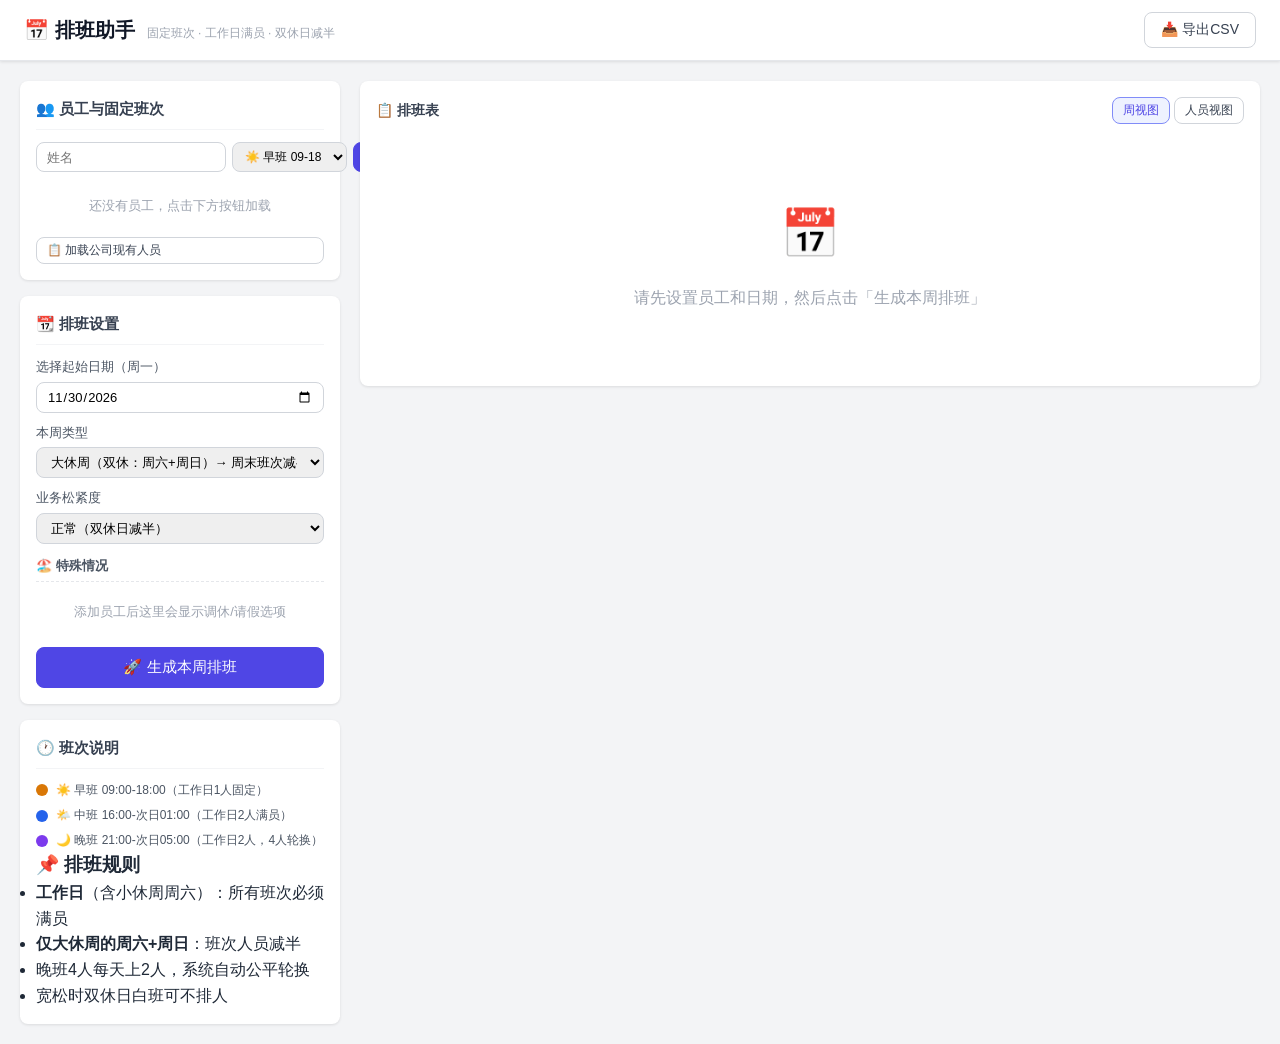
==== commit e520d91a: "feat(html): 更新班次说明为工作日满员规则，新增覆盖率面板容器" ====
--- a/index.html
+++ b/index.html
@@ -11,7 +11,7 @@
         <header class="header">
             <div class="header-left">
                 <h1>📅 排班助手</h1>
-                <span class="subtitle">固定班次 · 智能调休 · 人性化分析</span>
+                <span class="subtitle">固定班次 · 工作日满员 · 双休日减半</span>
             </div>
             <div class="header-right">
                 <button id="btn-export" class="btn btn-outline">📥 导出CSV</button>
@@ -49,23 +49,23 @@
                     <div class="config-group">
                         <label>本周类型</label>
                         <select id="select-week-type">
-                            <option value="big">大休周（双休：周六+周日）</option>
-                            <option value="small">小休周（单休：仅周日）</option>
+                            <option value="big">大休周（双休：周六+周日）→ 周末班次减半</option>
+                            <option value="small">小休周（单休：仅周日）→ 周六照常满员</option>
                         </select>
                     </div>
                     <div class="config-group">
                         <label>业务松紧度</label>
                         <select id="select-busyness">
-                            <option value="normal">正常</option>
-                            <option value="light">宽松（周末白班可空）</option>
-                            <option value="busy">繁忙（周末不减人）</option>
+                            <option value="normal">正常（双休日减半）</option>
+                            <option value="light">宽松（双休日白班可空）</option>
+                            <option value="busy">繁忙（双休日也满员）</option>
                         </select>
                     </div>
 
                     <div class="config-section">
                         <h3>🏖️ 特殊情况</h3>
                         <div id="special-list" class="special-list">
-                            <!-- 动态生成：每人一行，可勾选调休/请假 -->
+                            <!-- 动态生成 -->
                         </div>
                     </div>
 
@@ -76,9 +76,18 @@
                 <section class="panel">
                     <h2>🕐 班次说明</h2>
                     <div class="shift-legend">
-                        <div class="shift-item"><span class="shift-dot morning"></span><span>☀️ 早班 09:00 - 18:00（工作日1人，周末视业务0-1人）</span></div>
-                        <div class="shift-item"><span class="shift-dot middle"></span><span>🌤️ 中班 16:00 - 次日01:00（工作日2人，周末1人）</span></div>
-                        <div class="shift-item"><span class="shift-dot night"></span><span>🌙 晚班 21:00 - 次日05:00（4人轮换，每天2人，周末1人）</span></div>
+                        <div class="shift-item"><span class="shift-dot morning"></span><span>☀️ 早班 09:00-18:00（工作日1人固定）</span></div>
+                        <div class="shift-item"><span class="shift-dot middle"></span><span>🌤️ 中班 16:00-次日01:00（工作日2人满员）</span></div>
+                        <div class="shift-item"><span class="shift-dot night"></span><span>🌙 晚班 21:00-次日05:00（工作日2人，4人轮换）</span></div>
+                    </div>
+                    <div class="shift-rules">
+                        <h3>📌 排班规则</h3>
+                        <ul>
+                            <li><strong>工作日</strong>（含小休周周六）：所有班次<span class="rule-highlight">必须满员</span></li>
+                            <li><strong>仅大休周的周六+周日</strong>：班次人员<span class="rule-highlight-alt">减半</span></li>
+                            <li>晚班4人每天上2人，系统自动公平轮换</li>
+                            <li>宽松时双休日白班可不排人</li>
+                        </ul>
                     </div>
                 </section>
             </aside>
@@ -87,6 +96,9 @@
             <div class="content">
                 <!-- 预警横幅 -->
                 <div id="warning-banner" class="warning-banner" style="display:none;"></div>
+
+                <!-- 覆盖率面板 -->
+                <div id="coverage-panel" class="coverage-panel" style="display:none;"></div>
 
                 <!-- 排班结果 -->
                 <section class="panel" id="schedule-panel">
@@ -155,7 +167,6 @@
     </div>
 
     <script src="scheduler.js"></script>
-    <script src="analyzer.js"></script>
     <script src="app.js"></script>
 </body>
 </html>
--- a/style.css
+++ b/style.css
@@ -15,30 +15,29 @@
     --gray-700: #374151;
     --gray-800: #1f2937;
     --gray-900: #111827;
-    --morning: #f59e0b;
+    --morning-color: #d97706;
     --morning-bg: #fffbeb;
-    --middle: #3b82f6;
+    --middle-color: #2563eb;
     --middle-bg: #eff6ff;
-    --night: #8b5cf6;
+    --night-color: #7c3aed;
     --night-bg: #f5f3ff;
-    --rest: #10b981;
+    --rest-color: #059669;
     --rest-bg: #ecfdf5;
-    --weekend-duty: #ef4444;
-    --weekend-duty-bg: #fef2f2;
     --radius: 8px;
-    --shadow: 0 1px 3px rgba(0,0,0,0.1), 0 1px 2px rgba(0,0,0,0.06);
-    --shadow-lg: 0 10px 15px -3px rgba(0,0,0,0.1), 0 4px 6px -2px rgba(0,0,0,0.05);
+    --shadow: 0 1px 3px rgba(0,0,0,0.1);
+    --shadow-lg: 0 10px 15px -3px rgba(0,0,0,0.1);
 }
 
 * { margin: 0; padding: 0; box-sizing: border-box; }
 
 body {
-    font-family: -apple-system, BlinkMacSystemFont, 'Segoe UI', Roboto, 'Helvetica Neue', Arial, 'Noto Sans SC', sans-serif;
+    font-family: -apple-system, BlinkMacSystemFont, 'Segoe UI', Roboto, 'Noto Sans SC', sans-serif;
     background: var(--gray-100);
     color: var(--gray-800);
     line-height: 1.6;
 }
 
+/* ========== 头部 ========== */
 .header {
     background: white;
     border-bottom: 1px solid var(--gray-200);
@@ -51,179 +50,279 @@
     z-index: 100;
     box-shadow: var(--shadow);
 }
-
 .header-left { display: flex; align-items: baseline; gap: 12px; }
 .header h1 { font-size: 20px; color: var(--gray-900); }
 .header .subtitle { font-size: 12px; color: var(--gray-400); }
 .header-right { display: flex; gap: 8px; }
 
+/* ========== 按钮 ========== */
 .btn {
-    display: inline-flex;
-    align-items: center;
-    gap: 4px;
-    padding: 8px 16px;
-    border: 1px solid transparent;
-    border-radius: var(--radius);
-    font-size: 14px;
-    cursor: pointer;
-    transition: all 0.15s;
-    font-family: inherit;
-    white-space: nowrap;
-}
-
+    display: inline-flex; align-items: center; gap: 4px;
+    padding: 8px 16px; border: 1px solid transparent; border-radius: var(--radius);
+    font-size: 14px; cursor: pointer; transition: all 0.15s; font-family: inherit; white-space: nowrap;
+}
 .btn-primary { background: var(--primary); color: white; border-color: var(--primary); }
 .btn-primary:hover { background: #4338ca; }
 .btn-outline { background: white; color: var(--gray-700); border-color: var(--gray-300); }
 .btn-outline:hover { background: var(--gray-50); border-color: var(--gray-400); }
 .btn-outline.active { background: var(--primary-bg); color: var(--primary); border-color: var(--primary-light); }
 .btn-sm { padding: 4px 10px; font-size: 12px; }
-.btn-block { width: 100%; justify-content: center; padding: 10px; font-size: 15px; }
-
+.btn-block { width: 100%; justify-content: center; padding: 10px; font-size: 15px; margin-top: 12px; }
+
+/* ========== 布局 ========== */
 .main {
-    display: flex;
-    gap: 20px;
-    padding: 20px;
-    max-width: 1600px;
-    margin: 0 auto;
-    min-height: calc(100vh - 60px);
-}
-
-.sidebar { width: 300px; flex-shrink: 0; display: flex; flex-direction: column; gap: 16px; }
+    display: flex; gap: 20px; padding: 20px;
+    max-width: 1600px; margin: 0 auto; min-height: calc(100vh - 60px);
+}
+.sidebar { width: 320px; flex-shrink: 0; display: flex; flex-direction: column; gap: 16px; }
 .content { flex: 1; min-width: 0; display: flex; flex-direction: column; gap: 16px; }
 
 .panel {
-    background: white;
-    border-radius: var(--radius);
-    padding: 16px;
-    box-shadow: var(--shadow);
-}
-
+    background: white; border-radius: var(--radius); padding: 16px; box-shadow: var(--shadow);
+}
 .panel h2 {
-    font-size: 15px;
-    color: var(--gray-700);
-    margin-bottom: 12px;
-    padding-bottom: 8px;
-    border-bottom: 1px solid var(--gray-100);
-}
-
-.employee-input { display: flex; gap: 8px; margin-bottom: 12px; }
-.employee-input input {
-    flex: 1;
-    padding: 6px 10px;
-    border: 1px solid var(--gray-300);
-    border-radius: var(--radius);
-    font-size: 13px;
-    outline: none;
-}
-.employee-input input:focus { border-color: var(--primary-light); box-shadow: 0 0 0 3px rgba(79,70,229,0.1); }
-
-.employee-list { max-height: 300px; overflow-y: auto; display: flex; flex-direction: column; gap: 4px; }
-
-.employee-tag {
-    display: flex;
-    align-items: center;
-    justify-content: space-between;
-    padding: 6px 10px;
-    background: var(--gray-50);
-    border-radius: 6px;
-    font-size: 13px;
+    font-size: 15px; color: var(--gray-700);
+    margin-bottom: 12px; padding-bottom: 8px; border-bottom: 1px solid var(--gray-100);
+}
+
+/* ========== 员工管理 ========== */
+.employee-add-row {
+    display: flex; gap: 6px; margin-bottom: 12px;
+}
+.employee-add-row input {
+    flex: 1; padding: 6px 10px; border: 1px solid var(--gray-300); border-radius: var(--radius);
+    font-size: 13px; outline: none;
+}
+.employee-add-row input:focus { border-color: var(--primary-light); }
+.employee-add-row select {
+    padding: 6px 8px; border: 1px solid var(--gray-300); border-radius: var(--radius);
+    font-size: 12px; outline: none;
+}
+.empty-hint { color: var(--gray-400); font-size: 13px; text-align: center; padding: 12px 0; }
+
+/* 员工分组 */
+.emp-group { margin-bottom: 10px; }
+.emp-group-title {
+    font-size: 13px; font-weight: 600; color: var(--gray-600);
+    padding: 4px 0; margin-bottom: 4px; display: flex; align-items: center; gap: 6px;
+}
+.emp-group-title small { font-weight: 400; color: var(--gray-400); }
+.emp-count {
+    font-size: 11px; background: var(--gray-100); color: var(--gray-500);
+    padding: 1px 6px; border-radius: 10px;
+}
+.emp-tag {
+    display: flex; align-items: center; justify-content: space-between;
+    padding: 6px 10px; border-radius: 6px; margin-bottom: 3px; font-size: 13px;
     transition: background 0.15s;
 }
-.employee-tag:hover { background: var(--gray-100); }
-.employee-tag .name { display: flex; align-items: center; gap: 6px; }
-.employee-tag .avatar {
-    width: 24px; height: 24px; border-radius: 50%;
-    display: flex; align-items: center; justify-content: center;
-    font-size: 11px; color: white; font-weight: 600;
-}
-.employee-tag .remove {
+.emp-tag.morning { background: var(--morning-bg); }
+.emp-tag.middle { background: var(--middle-bg); }
+.emp-tag.night { background: var(--night-bg); }
+.emp-tag:hover { filter: brightness(0.97); }
+.emp-name { font-weight: 500; }
+.emp-remove {
     cursor: pointer; color: var(--gray-400); font-size: 16px; line-height: 1;
     border: none; background: none; padding: 2px 4px; border-radius: 4px;
 }
-.employee-tag .remove:hover { color: var(--danger); background: #fef2f2; }
-
-.empty-hint { color: var(--gray-400); font-size: 13px; text-align: center; padding: 16px 0; }
-.quick-add { margin-top: 8px; text-align: center; }
-
-.config-group { margin-bottom: 12px; }
+.emp-remove:hover { color: var(--danger); background: #fef2f2; }
+
+/* ========== 配置 ========== */
+.config-group { margin-bottom: 10px; }
 .config-group label { display: block; font-size: 13px; color: var(--gray-600); margin-bottom: 4px; }
-.config-group input[type="month"],
-.config-group input[type="number"],
-.config-group select {
-    width: 100%; padding: 6px 10px;
-    border: 1px solid var(--gray-300); border-radius: var(--radius);
+.config-group input, .config-group select {
+    width: 100%; padding: 6px 10px; border: 1px solid var(--gray-300); border-radius: var(--radius);
     font-size: 13px; outline: none; font-family: inherit;
 }
 .config-group input:focus, .config-group select:focus {
-    border-color: var(--primary-light); box-shadow: 0 0 0 3px rgba(79,70,229,0.1);
-}
-.config-group label:has(input[type="checkbox"]) { display: flex; align-items: center; gap: 6px; cursor: pointer; }
-
+    border-color: var(--primary-light);
+}
+.config-section { margin-top: 12px; }
+.config-section h3 {
+    font-size: 13px; color: var(--gray-600); margin-bottom: 8px;
+    padding-bottom: 4px; border-bottom: 1px dashed var(--gray-200);
+}
+
+/* ========== 特殊情况 ========== */
+.special-list { max-height: 300px; overflow-y: auto; }
+.special-row {
+    padding: 6px 0; border-bottom: 1px solid var(--gray-100);
+}
+.special-row:last-child { border-bottom: none; }
+.special-name {
+    font-size: 13px; font-weight: 500; margin-bottom: 4px; display: flex; align-items: center; gap: 4px;
+}
+.special-shift { color: var(--gray-400); font-weight: 400; }
+.special-controls { display: flex; flex-direction: column; gap: 4px; }
+.special-type {
+    padding: 4px 8px; border: 1px solid var(--gray-300); border-radius: 6px;
+    font-size: 12px; outline: none; font-family: inherit;
+}
+.special-dates {
+    display: flex; flex-wrap: wrap; gap: 4px; margin-top: 4px;
+}
+.date-check {
+    font-size: 11px; color: var(--gray-600); display: flex; align-items: center; gap: 2px;
+    cursor: pointer; padding: 2px 4px; border-radius: 4px; background: var(--gray-50);
+}
+.date-check:hover { background: var(--gray-100); }
+.date-check input { margin: 0; }
+
+/* ========== 班次说明 ========== */
 .shift-legend { display: flex; flex-direction: column; gap: 6px; }
-.shift-item { display: flex; align-items: center; gap: 8px; font-size: 13px; }
-.shift-badge {
-    display: inline-flex; align-items: center; justify-content: center;
-    width: 28px; height: 28px; border-radius: 6px; font-size: 12px; font-weight: 600;
-}
-.shift-badge.morning { background: var(--morning-bg); color: var(--morning); }
-.shift-badge.middle { background: var(--middle-bg); color: var(--middle); }
-.shift-badge.night { background: var(--night-bg); color: var(--night); }
-.shift-badge.rest { background: var(--rest-bg); color: var(--rest); }
-
-.rules-text { font-size: 12px; color: var(--gray-600); line-height: 1.8; }
-.rules-text p { margin-bottom: 4px; }
-.rules-text strong { color: var(--gray-700); }
+.shift-item { display: flex; align-items: center; gap: 8px; font-size: 12px; color: var(--gray-600); }
+.shift-dot {
+    width: 12px; height: 12px; border-radius: 50%; flex-shrink: 0;
+}
+.shift-dot.morning { background: var(--morning-color); }
+.shift-dot.middle { background: var(--middle-color); }
+.shift-dot.night { background: var(--night-color); }
 
 /* ========== 预警横幅 ========== */
 .warning-banner {
     background: linear-gradient(135deg, #fef2f2, #fff1f2);
-    border: 1px solid #fecaca;
-    border-radius: var(--radius);
-    padding: 12px 16px;
-    display: flex;
-    align-items: flex-start;
-    gap: 12px;
+    border: 1px solid #fecaca; border-radius: var(--radius);
+    padding: 12px 16px; display: flex; align-items: flex-start; gap: 12px;
     animation: bannerSlide 0.3s ease;
 }
 @keyframes bannerSlide { from { opacity: 0; transform: translateY(-10px); } }
-.warning-icon { font-size: 20px; flex-shrink: 0; margin-top: 2px; }
+.warning-icon { font-size: 20px; flex-shrink: 0; }
 .warning-list { display: flex; flex-direction: column; gap: 4px; }
 .warning-item { font-size: 13px; color: #991b1b; line-height: 1.6; }
+
+/* ========== 排班表头部 ========== */
+.schedule-header {
+    display: flex; justify-content: space-between; align-items: center; flex-wrap: wrap; gap: 8px;
+}
+.schedule-header h2 { border: none; margin: 0; padding: 0; font-size: 14px; }
+.view-toggle { display: flex; gap: 4px; }
+.schedule-container { margin-top: 12px; overflow-x: auto; }
+.empty-schedule { text-align: center; padding: 60px 20px; color: var(--gray-400); }
+.empty-icon { font-size: 48px; margin-bottom: 12px; }
+
+/* ========== 周视图表格 ========== */
+.week-table {
+    width: 100%; border-collapse: collapse; font-size: 13px; table-layout: fixed;
+}
+.week-table th {
+    background: var(--gray-50); padding: 8px; text-align: center;
+    font-weight: 600; font-size: 12px; color: var(--gray-600);
+    border-bottom: 2px solid var(--gray-200); vertical-align: top;
+}
+.week-table th.weekend { background: #fef3c7; color: var(--warning); }
+.th-date { font-size: 14px; font-weight: 700; color: var(--gray-800); }
+.th-day { font-size: 11px; color: var(--gray-500); }
+.rest-tag {
+    display: inline-block; font-size: 10px; padding: 1px 4px; border-radius: 3px;
+    background: var(--rest-bg); color: var(--rest-color); margin-top: 2px;
+}
+
+.shift-cell {
+    padding: 6px; border-bottom: 1px solid var(--gray-100); vertical-align: top; cursor: pointer;
+    transition: background 0.15s;
+}
+.shift-cell:hover { background: var(--primary-bg); }
+.shift-cell.weekend-cell { background: #fffbeb; }
+.shift-cell.weekend-cell:hover { background: #fef3c7; }
+
+.shift-label {
+    font-size: 11px; padding: 3px 6px; border-radius: 4px; margin-bottom: 4px;
+    display: inline-block; font-weight: 600;
+}
+.shift-label small { font-weight: 400; }
+
+.cell-person {
+    padding: 4px 8px; border-radius: 4px; margin-bottom: 2px; font-size: 13px; font-weight: 500;
+    cursor: pointer; transition: all 0.15s;
+}
+.cell-person:hover { filter: brightness(0.93); transform: scale(1.02); }
+.cell-person.morning { background: var(--morning-bg); color: var(--morning-color); }
+.cell-person.middle { background: var(--middle-bg); color: var(--middle-color); }
+.cell-person.night { background: var(--night-bg); color: var(--night-color); }
+.cell-person.rest { background: var(--rest-bg); color: var(--rest-color); }
+.cell-person.rest small { color: var(--gray-400); }
+
+.cell-empty { color: var(--gray-300); font-size: 12px; text-align: center; padding: 4px; }
+
+.rest-cell { background: var(--gray-50); }
+.rest-row td { border-top: 2px solid var(--gray-200); }
+
+/* ========== 人员视图 ========== */
+.person-table {
+    width: 100%; border-collapse: collapse; font-size: 13px;
+}
+.person-table thead { position: sticky; top: 0; z-index: 10; }
+.person-table th {
+    background: var(--gray-50); padding: 8px 6px; text-align: center;
+    font-weight: 600; font-size: 12px; color: var(--gray-600);
+    border-bottom: 2px solid var(--gray-200); white-space: nowrap;
+}
+.person-table th.weekend { background: #fef3c7; color: var(--warning); }
+.person-table th.name-col { text-align: left; min-width: 60px; position: sticky; left: 0; z-index: 11; }
+.person-table th.shift-col { min-width: 40px; }
+.person-table td { padding: 6px 4px; text-align: center; border-bottom: 1px solid var(--gray-100); }
+.person-table td.name-cell {
+    text-align: left; font-weight: 500; position: sticky; left: 0; background: white; z-index: 5;
+}
+.person-table td.weekend-cell { background: #fffbeb; }
+.person-table tbody tr:hover td { background: var(--primary-bg); }
+.person-table tbody tr:hover td.name-cell { background: var(--primary-bg); }
+
+.mini-shift-badge {
+    display: inline-block; padding: 2px 8px; border-radius: 4px; font-size: 12px; font-weight: 600;
+}
+
+.day-cell { cursor: pointer; transition: background 0.15s; }
+.day-cell:hover { background: var(--primary-bg) !important; }
+
+.day-badge {
+    display: inline-flex; align-items: center; justify-content: center;
+    width: 28px; height: 28px; border-radius: 6px; font-size: 12px; font-weight: 600;
+}
+.day-badge.morning { background: var(--morning-bg); color: var(--morning-color); }
+.day-badge.middle { background: var(--middle-bg); color: var(--middle-color); }
+.day-badge.night { background: var(--night-bg); color: var(--night-color); }
+.day-badge.rest { background: var(--rest-bg); color: var(--rest-color); }
+
+.status-badge { font-size: 12px; font-weight: 600; white-space: nowrap; }
+.issue-dot {
+    display: inline-block; width: 18px; height: 18px; border-radius: 50%; text-align: center;
+    line-height: 18px; font-size: 10px; font-weight: 700; margin-left: 4px; color: white;
+}
+.issue-dot.danger { background: var(--danger); }
+.issue-dot.warning { background: var(--warning); }
 
 /* ========== 分析面板 ========== */
 .analysis-panel { overflow: hidden; }
 .analysis-header {
-    display: flex;
-    justify-content: space-between;
-    align-items: center;
-    margin-bottom: 16px;
-    padding-bottom: 12px;
-    border-bottom: 1px solid var(--gray-200);
-    flex-wrap: wrap;
-    gap: 8px;
+    display: flex; justify-content: space-between; align-items: center;
+    margin-bottom: 16px; padding-bottom: 12px; border-bottom: 1px solid var(--gray-200);
+    flex-wrap: wrap; gap: 8px;
 }
 .analysis-header h2 { margin: 0; padding: 0; border: none; }
 .analysis-tabs { display: flex; gap: 4px; }
 .tab-btn {
-    padding: 5px 12px;
-    border: 1px solid var(--gray-300);
-    border-radius: 6px;
-    background: white;
-    font-size: 12px;
-    cursor: pointer;
-    transition: all 0.15s;
-    font-family: inherit;
-    color: var(--gray-600);
+    padding: 5px 12px; border: 1px solid var(--gray-300); border-radius: 6px;
+    background: white; font-size: 12px; cursor: pointer; transition: all 0.15s;
+    font-family: inherit; color: var(--gray-600);
 }
 .tab-btn:hover { background: var(--gray-50); }
 .tab-btn.active { background: var(--primary); color: white; border-color: var(--primary); }
 .tab-content { display: none; }
 .tab-content.active { display: block; }
 
+/* 概要卡片 */
+.overview-summary {
+    display: flex; gap: 8px; flex-wrap: wrap; margin-bottom: 16px;
+}
+.summary-item {
+    padding: 6px 12px; background: var(--gray-50); border-radius: 6px;
+    font-size: 13px; color: var(--gray-700);
+}
+
 /* 建议区 */
-.suggestions-title, .ranking-title {
-    font-size: 14px; font-weight: 600; color: var(--gray-700); margin-bottom: 8px;
-}
+.suggestions { margin-bottom: 16px; }
+.suggestions h3 { font-size: 14px; color: var(--gray-700); margin-bottom: 8px; }
 .suggestion-item {
     display: flex; align-items: flex-start; gap: 8px; padding: 8px 12px;
     background: var(--gray-50); border-radius: 6px; margin-bottom: 6px;
@@ -231,200 +330,76 @@
 }
 .sug-icon { flex-shrink: 0; font-size: 16px; }
 
-/* 幸福指数排名 */
-.happiness-ranking { margin-top: 16px; }
-.ranking-list { display: flex; flex-direction: column; gap: 6px; }
-.ranking-item {
-    display: flex; align-items: center; gap: 8px; padding: 8px 12px;
+/* 休息一览 */
+.rest-overview { margin-bottom: 16px; }
+.rest-overview h3 { font-size: 14px; color: var(--gray-700); margin-bottom: 8px; }
+.rest-tags { display: flex; flex-direction: column; gap: 4px; }
+.rest-tag-item {
+    display: flex; align-items: center; gap: 10px; padding: 6px 10px;
     background: var(--gray-50); border-radius: 6px; font-size: 13px;
 }
-.rank-medal { font-size: 16px; width: 24px; text-align: center; flex-shrink: 0; }
-.rank-name { width: 50px; font-weight: 600; flex-shrink: 0; }
-.rank-bar-wrapper {
-    flex: 1; height: 8px; background: var(--gray-200); border-radius: 4px; overflow: hidden;
-}
-.rank-bar {
-    height: 100%; border-radius: 4px; transition: width 0.5s ease;
-}
-.rank-score { width: 40px; text-align: right; font-weight: 700; font-size: 14px; flex-shrink: 0; }
-.issue-count {
-    font-size: 11px; padding: 2px 6px; border-radius: 4px; flex-shrink: 0; font-weight: 500;
-}
-.issue-count.ok { background: #ecfdf5; color: #059669; }
-
-/* ========== 每周详情表 ========== */
-.weekly-table {
+.rest-tag-name { font-weight: 600; width: 60px; flex-shrink: 0; }
+.rest-tag-label { font-weight: 600; width: 90px; flex-shrink: 0; }
+.rest-tag-dates { color: var(--gray-500); font-size: 12px; }
+
+/* ========== 休息详情表 ========== */
+.detail-table {
     width: 100%; border-collapse: collapse; font-size: 13px;
 }
-.weekly-table th {
+.detail-table th {
     background: var(--gray-50); padding: 8px; text-align: center;
     font-weight: 600; font-size: 12px; color: var(--gray-600);
     border-bottom: 2px solid var(--gray-200);
 }
-.weekly-table td {
+.detail-table td {
     padding: 8px; text-align: center; border-bottom: 1px solid var(--gray-100);
-    vertical-align: top;
-}
-.weekly-table td.name-cell {
-    text-align: left; font-weight: 500; position: sticky; left: 0; background: white;
-}
-.week-type-label {
-    display: inline-block; padding: 1px 4px; border-radius: 3px; font-size: 10px;
-}
-.week-type-label.big { background: #dbeafe; color: #2563eb; }
-.week-type-label.small { background: #fef3c7; color: #d97706; }
-.weekly-rest-badge {
-    display: inline-block; padding: 2px 8px; border-radius: 10px; font-size: 11px; font-weight: 600;
-    white-space: nowrap;
-}
-.weekly-rest-dates {
-    font-size: 10px; color: var(--gray-500); margin-top: 4px; line-height: 1.4;
-}
-
-/* ========== 公平性仪表盘 ========== */
-.fairness-cards {
-    display: grid; grid-template-columns: repeat(auto-fit, minmax(280px, 1fr)); gap: 12px;
-}
-.fairness-card {
-    background: var(--gray-50); border-radius: 8px; padding: 12px;
-}
-.fc-title {
-    font-size: 13px; font-weight: 600; color: var(--gray-700); margin-bottom: 8px;
-}
-.fc-title small { font-weight: 400; color: var(--gray-500); }
-.fc-bars { display: flex; flex-direction: column; gap: 4px; }
-.fc-bar-row { display: flex; align-items: center; gap: 6px; }
-.fc-bar-name { width: 42px; font-size: 11px; color: var(--gray-600); text-align: right; flex-shrink: 0; overflow: hidden; text-overflow: ellipsis; white-space: nowrap; }
-.fc-bar-track { flex: 1; height: 10px; background: var(--gray-200); border-radius: 5px; overflow: hidden; }
-.fc-bar-fill { height: 100%; border-radius: 5px; transition: width 0.5s ease; min-width: 2px; }
-.fc-bar-value { width: 50px; font-size: 11px; color: var(--gray-600); flex-shrink: 0; }
-.fairness-summary {
-    margin-top: 12px; padding: 12px; background: var(--gray-50); border-radius: 8px;
-    display: flex; gap: 16px; flex-wrap: wrap;
-}
-.fairness-metric { font-size: 12px; color: var(--gray-600); }
-.fairness-metric strong { color: var(--gray-800); }
-.level-good { color: #059669; }
-.level-ok { color: #d97706; }
-.level-bad { color: #dc2626; }
+}
+.detail-table td:first-child { text-align: left; }
+.cell-warn { color: var(--danger); font-weight: 700; }
 
 /* ========== 个人报告 ========== */
-.employee-reports { display: flex; flex-direction: column; gap: 12px; }
-.emp-report {
-    background: var(--gray-50); border-radius: 8px; padding: 14px;
+.person-report {
+    background: var(--gray-50); border-radius: 8px; padding: 14px; margin-bottom: 12px;
     border: 1px solid var(--gray-200);
 }
-.emp-report-header {
-    display: flex; justify-content: space-between; align-items: center; margin-bottom: 10px;
-}
-.emp-report-name {
-    display: flex; align-items: center; gap: 8px; font-size: 15px; font-weight: 600;
-}
-.emp-report-name .avatar {
-    width: 28px; height: 28px; border-radius: 50%;
-    display: flex; align-items: center; justify-content: center;
-    font-size: 12px; color: white; font-weight: 600;
-}
-.emp-report-score { text-align: right; }
-.score-num { font-size: 28px; font-weight: 800; line-height: 1; }
-.score-label { display: block; font-size: 10px; color: var(--gray-500); margin-top: 2px; }
-.emp-metrics {
-    display: grid; grid-template-columns: repeat(auto-fill, minmax(120px, 1fr)); gap: 6px;
+.pr-header {
+    display: flex; justify-content: space-between; align-items: center;
+    padding-left: 10px; margin-bottom: 10px;
+}
+.pr-name { font-size: 16px; font-weight: 700; color: var(--gray-800); }
+.pr-shift { padding: 3px 10px; border-radius: 6px; font-size: 12px; font-weight: 600; }
+
+.pr-stats {
+    display: grid; grid-template-columns: repeat(auto-fill, minmax(100px, 1fr)); gap: 6px;
     margin-bottom: 10px;
 }
-.emp-metric {
+.pr-stat {
     background: white; border-radius: 6px; padding: 6px 8px;
     display: flex; justify-content: space-between; align-items: center;
 }
-.em-label { font-size: 11px; color: var(--gray-500); }
-.em-value { font-size: 12px; font-weight: 600; color: var(--gray-800); }
-.emp-issues { display: flex; flex-direction: column; gap: 4px; }
-.emp-issue {
+.ps-label { font-size: 11px; color: var(--gray-500); }
+.ps-value { font-size: 12px; font-weight: 600; color: var(--gray-800); }
+
+.pr-issues { display: flex; flex-direction: column; gap: 4px; margin-bottom: 10px; }
+.pr-issue {
     font-size: 12px; padding: 6px 10px; border-radius: 6px; line-height: 1.5;
 }
-.emp-issue.danger { background: #fef2f2; color: #991b1b; }
-.emp-issue.warning { background: #fffbeb; color: #92400e; }
-.emp-issue.ok { background: #ecfdf5; color: #065f46; }
-
-/* ========== 统计 & 排班表（原有） ========== */
-.stats-grid { display: grid; grid-template-columns: repeat(auto-fill, minmax(140px, 1fr)); gap: 8px; }
-.stat-card { background: var(--gray-50); border-radius: 6px; padding: 10px; text-align: center; }
-.stat-card .stat-name { font-size: 12px; color: var(--gray-500); margin-bottom: 4px; }
-.stat-card .stat-values { display: flex; justify-content: center; gap: 6px; flex-wrap: wrap; }
-.stat-tag { font-size: 11px; padding: 2px 6px; border-radius: 4px; font-weight: 600; }
-.stat-tag.morning { background: var(--morning-bg); color: var(--morning); }
-.stat-tag.middle { background: var(--middle-bg); color: var(--middle); }
-.stat-tag.night { background: var(--night-bg); color: var(--night); }
-.stat-tag.rest { background: var(--rest-bg); color: var(--rest); }
-.stat-tag.total { background: var(--primary-bg); color: var(--primary); }
-
-.schedule-header { display: flex; justify-content: space-between; align-items: center; }
-.schedule-header h2 { border: none; margin: 0; padding: 0; }
-.schedule-actions { display: flex; gap: 4px; }
-.schedule-container { margin-top: 12px; }
-.empty-schedule { text-align: center; padding: 60px 20px; color: var(--gray-400); }
-.empty-icon { font-size: 48px; margin-bottom: 12px; }
-
-.calendar-grid { display: grid; grid-template-columns: repeat(7, 1fr); gap: 4px; }
-.calendar-header { text-align: center; font-size: 12px; font-weight: 600; color: var(--gray-500); padding: 8px 4px; }
-.calendar-header.weekend { color: var(--danger); }
-
-.calendar-cell {
-    border: 1px solid var(--gray-200); border-radius: 6px; padding: 6px;
-    min-height: 100px; cursor: pointer; transition: all 0.15s; font-size: 12px;
-}
-.calendar-cell:hover { border-color: var(--primary-light); box-shadow: 0 0 0 2px rgba(79,70,229,0.1); }
-.calendar-cell.empty { background: transparent; border-color: transparent; cursor: default; }
-.calendar-cell.empty:hover { box-shadow: none; }
-.calendar-cell.weekend { background: #fefce8; }
-.calendar-cell.rest-day { background: var(--rest-bg); border-color: #a7f3d0; }
-
-.calendar-date { display: flex; justify-content: space-between; align-items: center; margin-bottom: 4px; }
-.calendar-date .day-num { font-weight: 600; font-size: 13px; color: var(--gray-700); }
-.calendar-date .day-type { font-size: 10px; padding: 1px 4px; border-radius: 3px; }
-.day-type.big-rest { background: #dbeafe; color: #2563eb; }
-.day-type.small-rest { background: #fef3c7; color: #d97706; }
-.day-type.workday { background: var(--gray-100); color: var(--gray-500); }
-
-.calendar-shifts { display: flex; flex-direction: column; gap: 2px; }
-.calendar-shift-row { display: flex; align-items: center; gap: 3px; font-size: 11px; line-height: 1.4; }
-.calendar-shift-row .mini-badge {
-    width: 18px; height: 18px; border-radius: 4px;
-    display: flex; align-items: center; justify-content: center;
-    font-size: 10px; font-weight: 600; flex-shrink: 0;
-}
-.mini-badge.morning { background: var(--morning-bg); color: var(--morning); }
-.mini-badge.middle { background: var(--middle-bg); color: var(--middle); }
-.mini-badge.night { background: var(--night-bg); color: var(--night); }
-.mini-badge.rest-badge { background: var(--rest-bg); color: var(--rest); }
-.calendar-shift-row .names { color: var(--gray-600); overflow: hidden; text-overflow: ellipsis; white-space: nowrap; }
-
-.list-wrapper { overflow-x: auto; max-width: 100%; }
-.list-table { width: 100%; border-collapse: collapse; font-size: 13px; }
-.list-table thead { position: sticky; top: 0; z-index: 10; }
-.list-table th {
-    background: var(--gray-50); padding: 8px 6px; text-align: center;
-    font-weight: 600; font-size: 12px; color: var(--gray-600);
-    border-bottom: 2px solid var(--gray-200); white-space: nowrap;
-}
-.list-table th.weekend { background: #fef3c7; color: var(--warning); }
-.list-table th.name-col { text-align: left; min-width: 70px; position: sticky; left: 0; z-index: 11; }
-.list-table td { padding: 6px 4px; text-align: center; border-bottom: 1px solid var(--gray-100); white-space: nowrap; }
-.list-table td.name-cell { text-align: left; font-weight: 500; position: sticky; left: 0; background: white; z-index: 5; }
-.list-table td.weekend-cell { background: #fffbeb; }
-.list-table tbody tr:hover td { background: var(--primary-bg); }
-.list-table tbody tr:hover td.name-cell { background: var(--primary-bg); }
-
-.cell-badge {
-    display: inline-flex; align-items: center; justify-content: center;
-    width: 26px; height: 26px; border-radius: 6px; font-size: 12px;
-    font-weight: 600; cursor: pointer; transition: transform 0.1s;
-}
-.cell-badge:hover { transform: scale(1.15); }
-.cell-badge.morning { background: var(--morning-bg); color: var(--morning); }
-.cell-badge.middle { background: var(--middle-bg); color: var(--middle); }
-.cell-badge.night { background: var(--night-bg); color: var(--night); }
-.cell-badge.rest { background: var(--rest-bg); color: var(--rest); }
+.issue-danger { background: #fef2f2; color: #991b1b; }
+.issue-warning { background: #fffbeb; color: #92400e; }
+.issue-info { background: #eff6ff; color: #1e40af; }
+.issue-ok { background: #ecfdf5; color: #065f46; }
+
+.pr-days { display: flex; gap: 4px; }
+.pr-day {
+    flex: 1; text-align: center; padding: 6px 4px; border-radius: 6px; font-size: 12px;
+}
+.pr-day.morning { background: var(--morning-bg); color: var(--morning-color); }
+.pr-day.middle { background: var(--middle-bg); color: var(--middle-color); }
+.pr-day.night { background: var(--night-bg); color: var(--night-color); }
+.pr-day.rest { background: var(--rest-bg); color: var(--rest-color); }
+.prd-date { font-weight: 700; font-size: 14px; }
+.prd-day { font-size: 10px; color: inherit; opacity: 0.7; }
+.prd-status { font-weight: 600; margin-top: 2px; }
 
 /* ========== 弹窗 ========== */
 .modal {
@@ -436,63 +411,60 @@
     position: relative; background: white; border-radius: 12px;
     width: 90%; max-width: 560px; max-height: 80vh; overflow-y: auto; box-shadow: var(--shadow-lg);
 }
-.modal-header { display: flex; justify-content: space-between; align-items: center; padding: 16px 20px; border-bottom: 1px solid var(--gray-200); }
+.modal-header {
+    display: flex; justify-content: space-between; align-items: center;
+    padding: 16px 20px; border-bottom: 1px solid var(--gray-200);
+}
 .modal-header h3 { font-size: 16px; }
-.modal-close { background: none; border: none; font-size: 24px; color: var(--gray-400); cursor: pointer; padding: 0 4px; }
+.modal-close {
+    background: none; border: none; font-size: 24px; color: var(--gray-400);
+    cursor: pointer; padding: 0 4px;
+}
 .modal-close:hover { color: var(--gray-700); }
 .modal-body { padding: 20px; }
-.modal-footer { display: flex; justify-content: flex-end; gap: 8px; padding: 12px 20px; border-top: 1px solid var(--gray-200); }
+.modal-footer {
+    display: flex; justify-content: flex-end; gap: 8px;
+    padding: 12px 20px; border-top: 1px solid var(--gray-200);
+}
 
 .edit-hint {
     font-size: 12px; color: var(--primary); background: var(--primary-bg);
     padding: 8px 12px; border-radius: 6px; margin-bottom: 12px;
 }
-.edit-row { display: flex; align-items: center; gap: 10px; padding: 8px 0; border-bottom: 1px solid var(--gray-100); }
+.edit-row {
+    display: flex; align-items: center; gap: 10px;
+    padding: 8px 0; border-bottom: 1px solid var(--gray-100);
+}
 .edit-row:last-child { border: none; }
-.edit-row .edit-name { width: 100px; font-weight: 500; font-size: 14px; display: flex; align-items: center; gap: 4px; }
-.edit-row select { flex: 1; padding: 6px 8px; border: 1px solid var(--gray-300); border-radius: 6px; font-size: 13px; font-family: inherit; }
-.edit-status {
+.edit-name {
+    flex: 1; font-weight: 500; font-size: 14px; display: flex; align-items: center; gap: 4px;
+}
+.edit-shift { color: var(--gray-400); font-weight: 400; }
+.edit-issue-count {
     font-size: 10px; padding: 1px 4px; border-radius: 3px; font-weight: 600;
-}
-.edit-status.danger { background: #fef2f2; color: #dc2626; }
-.edit-status.warning { background: #fffbeb; color: #d97706; }
-
-/* ========== 影响报告弹窗 ========== */
+    background: #fffbeb; color: var(--warning);
+}
+.edit-select {
+    padding: 6px 8px; border: 1px solid var(--gray-300); border-radius: 6px;
+    font-size: 13px; font-family: inherit;
+}
+
+/* ========== 影响报告 ========== */
 .impact-date {
     font-size: 14px; font-weight: 600; color: var(--gray-700);
     padding-bottom: 10px; margin-bottom: 10px; border-bottom: 1px solid var(--gray-200);
 }
 .impact-list { display: flex; flex-direction: column; gap: 10px; }
-.impact-person {
-    background: var(--gray-50); border-radius: 8px; padding: 10px 12px;
-}
-.impact-name {
-    font-size: 14px; font-weight: 600; color: var(--gray-800); margin-bottom: 6px;
-}
-.impact-score { font-size: 13px; margin-bottom: 4px; }
-.impact-score.improved { color: #059669; }
-.impact-score.worsened { color: #dc2626; }
-.impact-score.neutral { color: var(--gray-500); }
-.score-delta { font-weight: 700; }
-.impact-rest { font-size: 12px; margin-bottom: 4px; padding: 4px 8px; border-radius: 4px; }
-.impact-rest.gained { background: #ecfdf5; color: #065f46; }
-.impact-rest.lost { background: #fef2f2; color: #991b1b; }
+.impact-person { background: var(--gray-50); border-radius: 8px; padding: 10px 12px; }
+.impact-name { font-size: 14px; font-weight: 600; color: var(--gray-800); margin-bottom: 6px; }
+.impact-rest-change {
+    font-size: 13px; padding: 4px 8px; border-radius: 4px;
+    background: var(--primary-bg); color: var(--primary); margin-bottom: 4px;
+}
+.impact-work { font-size: 12px; color: var(--gray-600); margin-bottom: 4px; }
 .impact-issue { font-size: 12px; padding: 4px 8px; border-radius: 4px; margin-top: 4px; }
 .impact-issue.new { background: #fffbeb; color: #92400e; }
 .impact-issue.resolved { background: #ecfdf5; color: #065f46; }
-
-/* ========== 响应式 ========== */
-@media (max-width: 900px) {
-    .main { flex-direction: column; }
-    .sidebar { width: 100%; }
-    .calendar-cell { min-height: 70px; padding: 4px; }
-    .calendar-shift-row .names { display: none; }
-    .analysis-header { flex-direction: column; align-items: flex-start; }
-    .fairness-cards { grid-template-columns: 1fr; }
-    .emp-metrics { grid-template-columns: repeat(2, 1fr); }
-    .ranking-item { flex-wrap: wrap; }
-    .rank-bar-wrapper { min-width: 60px; }
-}
 
 /* ========== Toast ========== */
 .toast {
@@ -501,8 +473,21 @@
     border-radius: var(--radius); font-size: 14px; z-index: 9999;
     animation: slideUp 0.3s ease;
 }
-@keyframes slideUp { from { opacity: 0; transform: translateY(20px); } to { opacity: 1; transform: translateY(0); } }
-
+@keyframes slideUp { from { opacity: 0; transform: translateY(20px); } }
+
+/* ========== 响应式 ========== */
+@media (max-width: 900px) {
+    .main { flex-direction: column; }
+    .sidebar { width: 100%; }
+    .week-table { font-size: 11px; }
+    .cell-person { padding: 2px 4px; font-size: 11px; }
+    .analysis-header { flex-direction: column; align-items: flex-start; }
+    .pr-stats { grid-template-columns: repeat(3, 1fr); }
+    .pr-days { flex-wrap: wrap; }
+    .overview-summary { flex-direction: column; }
+}
+
+/* 滚动条 */
 ::-webkit-scrollbar { width: 6px; height: 6px; }
 ::-webkit-scrollbar-track { background: transparent; }
 ::-webkit-scrollbar-thumb { background: var(--gray-300); border-radius: 3px; }
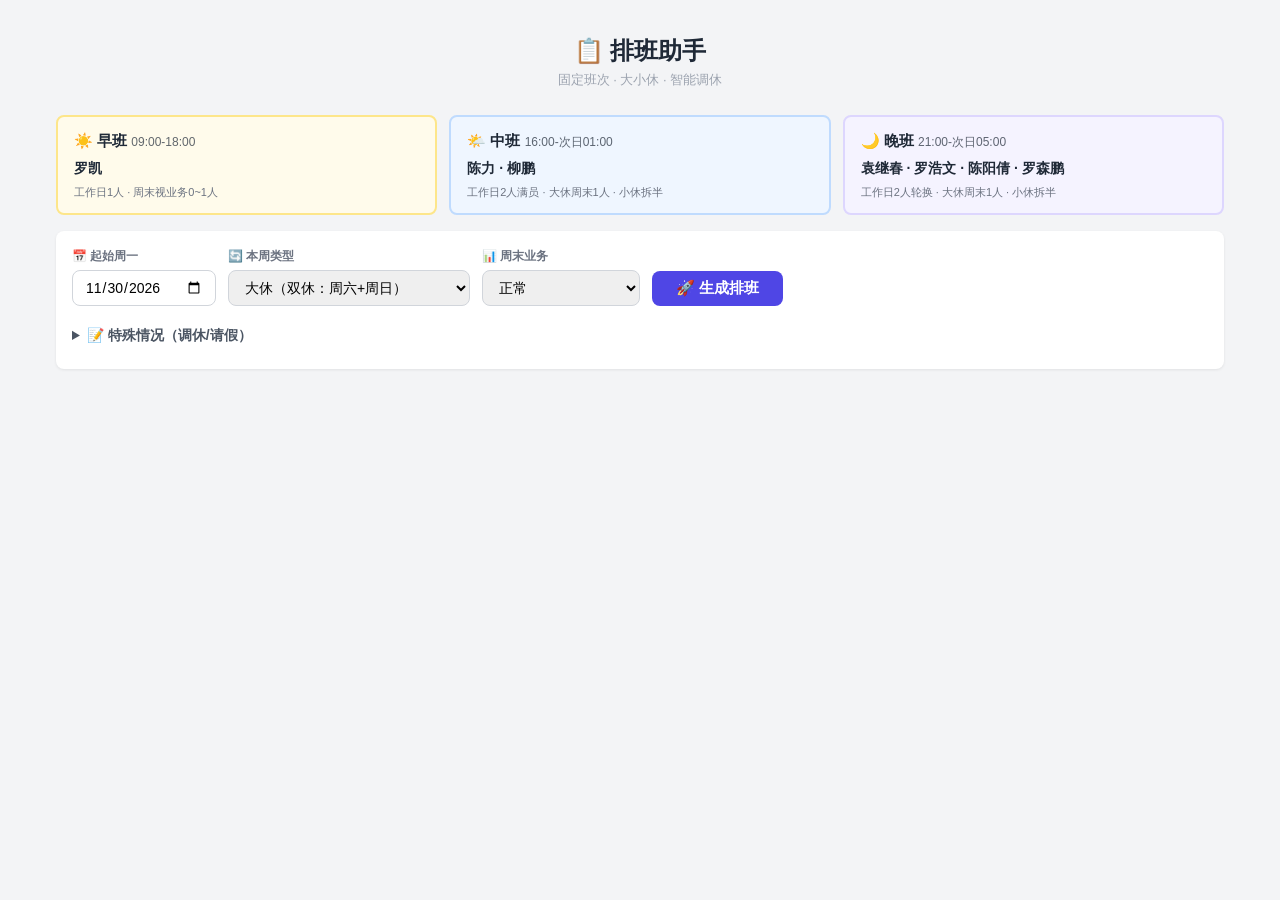
==== commit 20839ccf: "v5: 彻底重构 - 固定班次铁律+大小休拆半+直观休息分析" ====
--- a/index.html
+++ b/index.html
@@ -3,170 +3,99 @@
 <head>
     <meta charset="UTF-8">
     <meta name="viewport" content="width=device-width, initial-scale=1.0">
-    <title>排班助手 - 固定班次智能调休</title>
+    <title>排班助手</title>
     <link rel="stylesheet" href="style.css">
 </head>
 <body>
-    <div id="app">
+    <div class="app">
         <header class="header">
-            <div class="header-left">
-                <h1>📅 排班助手</h1>
-                <span class="subtitle">固定班次 · 工作日满员 · 双休日减半</span>
-            </div>
-            <div class="header-right">
-                <button id="btn-export" class="btn btn-outline">📥 导出CSV</button>
-            </div>
+            <h1>📋 排班助手</h1>
+            <p class="subtitle">固定班次 · 大小休 · 智能调休</p>
         </header>
 
-        <main class="main">
-            <!-- 左侧面板 -->
-            <aside class="sidebar">
-                <!-- 员工管理 -->
-                <section class="panel">
-                    <h2>👥 员工与固定班次</h2>
-                    <div class="employee-add-row">
-                        <input type="text" id="input-emp-name" placeholder="姓名" />
-                        <select id="select-emp-shift">
-                            <option value="morning">☀️ 早班 09-18</option>
-                            <option value="middle">🌤️ 中班 16-01</option>
-                            <option value="night">🌙 晚班 21-05</option>
-                        </select>
-                        <button id="btn-add-emp" class="btn btn-sm btn-primary">添加</button>
-                    </div>
-                    <div id="employee-list" class="employee-list"></div>
-                    <button id="btn-load-preset" class="btn btn-sm btn-outline" style="width:100%;margin-top:8px;">
-                        📋 加载公司现有人员
-                    </button>
-                </section>
+        <!-- 员工花名册 -->
+        <div class="roster">
+            <div class="roster-shift morning">
+                <div class="roster-title">☀️ 早班 <span>09:00-18:00</span></div>
+                <div class="roster-people">罗凯</div>
+                <div class="roster-rule">工作日1人 · 周末视业务0~1人</div>
+            </div>
+            <div class="roster-shift middle">
+                <div class="roster-title">🌤️ 中班 <span>16:00-次日01:00</span></div>
+                <div class="roster-people">陈力 · 柳鹏</div>
+                <div class="roster-rule">工作日2人满员 · 大休周末1人 · 小休拆半</div>
+            </div>
+            <div class="roster-shift night">
+                <div class="roster-title">🌙 晚班 <span>21:00-次日05:00</span></div>
+                <div class="roster-people">袁继春 · 罗浩文 · 陈阳倩 · 罗森鹏</div>
+                <div class="roster-rule">工作日2人轮换 · 大休周末1人 · 小休拆半</div>
+            </div>
+        </div>
 
-                <!-- 周排班配置 -->
-                <section class="panel">
-                    <h2>📆 排班设置</h2>
-                    <div class="config-group">
-                        <label>选择起始日期（周一）</label>
-                        <input type="date" id="input-week-start" />
-                    </div>
-                    <div class="config-group">
-                        <label>本周类型</label>
-                        <select id="select-week-type">
-                            <option value="big">大休周（双休：周六+周日）→ 周末班次减半</option>
-                            <option value="small">小休周（单休：仅周日）→ 周六照常满员</option>
-                        </select>
-                    </div>
-                    <div class="config-group">
-                        <label>业务松紧度</label>
-                        <select id="select-busyness">
-                            <option value="normal">正常（双休日减半）</option>
-                            <option value="light">宽松（双休日白班可空）</option>
-                            <option value="busy">繁忙（双休日也满员）</option>
-                        </select>
-                    </div>
+        <!-- 控制面板 -->
+        <div class="controls">
+            <div class="ctrl-row">
+                <div class="ctrl-item">
+                    <label>📅 起始周一</label>
+                    <input type="date" id="weekStart">
+                </div>
+                <div class="ctrl-item">
+                    <label>🔄 本周类型</label>
+                    <select id="weekType">
+                        <option value="big">大休（双休：周六+周日）</option>
+                        <option value="small">小休（单休：同班次拆半轮休）</option>
+                    </select>
+                </div>
+                <div class="ctrl-item">
+                    <label>📊 周末业务</label>
+                    <select id="bizLevel">
+                        <option value="normal">正常</option>
+                        <option value="light">宽松（白班可空）</option>
+                        <option value="busy">繁忙（尽量满员）</option>
+                    </select>
+                </div>
+                <button id="generateBtn" class="btn-gen">🚀 生成排班</button>
+            </div>
 
-                    <div class="config-section">
-                        <h3>🏖️ 特殊情况</h3>
-                        <div id="special-list" class="special-list">
-                            <!-- 动态生成 -->
-                        </div>
-                    </div>
+            <!-- 特殊情况 -->
+            <details class="special-section">
+                <summary>📝 特殊情况（调休/请假）</summary>
+                <div id="specialArea"></div>
+            </details>
+        </div>
 
-                    <button id="btn-generate" class="btn btn-primary btn-block">🚀 生成本周排班</button>
-                </section>
+        <!-- 排班结果 -->
+        <div id="resultArea" style="display:none">
+            <!-- 预警 -->
+            <div id="warnings" class="warnings" style="display:none"></div>
 
-                <!-- 班次说明 -->
-                <section class="panel">
-                    <h2>🕐 班次说明</h2>
-                    <div class="shift-legend">
-                        <div class="shift-item"><span class="shift-dot morning"></span><span>☀️ 早班 09:00-18:00（工作日1人固定）</span></div>
-                        <div class="shift-item"><span class="shift-dot middle"></span><span>🌤️ 中班 16:00-次日01:00（工作日2人满员）</span></div>
-                        <div class="shift-item"><span class="shift-dot night"></span><span>🌙 晚班 21:00-次日05:00（工作日2人，4人轮换）</span></div>
-                    </div>
-                    <div class="shift-rules">
-                        <h3>📌 排班规则</h3>
-                        <ul>
-                            <li><strong>工作日</strong>（含小休周周六）：所有班次<span class="rule-highlight">必须满员</span></li>
-                            <li><strong>仅大休周的周六+周日</strong>：班次人员<span class="rule-highlight-alt">减半</span></li>
-                            <li>晚班4人每天上2人，系统自动公平轮换</li>
-                            <li>宽松时双休日白班可不排人</li>
-                        </ul>
-                    </div>
-                </section>
-            </aside>
+            <!-- 排班表 -->
+            <div class="result-header">
+                <h2 id="resultTitle">排班表</h2>
+                <div class="view-btns">
+                    <button class="vbtn active" data-view="person">👤 人员视图</button>
+                    <button class="vbtn" data-view="shift">🕐 班次视图</button>
+                </div>
+            </div>
+            <div class="edit-tip">💡 点击表格中的「班次标签」或「休」可以切换状态，修改后下方分析自动更新</div>
+            <div id="tableArea"></div>
 
-            <!-- 右侧主区域 -->
-            <div class="content">
-                <!-- 预警横幅 -->
-                <div id="warning-banner" class="warning-banner" style="display:none;"></div>
+            <!-- 休息分析 -->
+            <div class="analysis">
+                <h2>📊 休息分析</h2>
+                <div id="restSummary" class="rest-summary"></div>
+                <div id="suggestions" class="suggestions"></div>
+                <div id="detailTable"></div>
+            </div>
 
-                <!-- 覆盖率面板 -->
-                <div id="coverage-panel" class="coverage-panel" style="display:none;"></div>
-
-                <!-- 排班结果 -->
-                <section class="panel" id="schedule-panel">
-                    <div class="schedule-header">
-                        <h2 id="schedule-title">📋 排班表</h2>
-                        <div class="view-toggle">
-                            <button class="btn btn-sm btn-outline active" id="btn-view-week">周视图</button>
-                            <button class="btn btn-sm btn-outline" id="btn-view-person">人员视图</button>
-                        </div>
-                    </div>
-                    <div id="schedule-container" class="schedule-container">
-                        <div class="empty-schedule">
-                            <div class="empty-icon">📅</div>
-                            <p>请先设置员工和日期，然后点击「生成本周排班」</p>
-                        </div>
-                    </div>
-                </section>
-
-                <!-- 分析面板 -->
-                <section class="panel" id="analysis-panel" style="display:none;">
-                    <div class="analysis-header">
-                        <h2>🩺 排班分析</h2>
-                        <div class="analysis-tabs">
-                            <button class="tab-btn active" data-tab="overview">总览与建议</button>
-                            <button class="tab-btn" data-tab="weekly">休息详情</button>
-                            <button class="tab-btn" data-tab="person">个人报告</button>
-                        </div>
-                    </div>
-                    <div class="tab-content active" id="tab-overview"></div>
-                    <div class="tab-content" id="tab-weekly"></div>
-                    <div class="tab-content" id="tab-person"></div>
-                </section>
-            </div>
-        </main>
-    </div>
-
-    <!-- 编辑弹窗 -->
-    <div id="modal-edit" class="modal" style="display:none;">
-        <div class="modal-backdrop"></div>
-        <div class="modal-content">
-            <div class="modal-header">
-                <h3 id="modal-title">编辑排班</h3>
-                <button class="modal-close" id="modal-close">&times;</button>
-            </div>
-            <div class="modal-body" id="modal-body"></div>
-            <div class="modal-footer">
-                <button id="modal-cancel" class="btn btn-outline">取消</button>
-                <button id="modal-save" class="btn btn-primary">保存修改</button>
+            <!-- 导出 -->
+            <div class="export-bar">
+                <button id="exportBtn" class="btn-export">📥 导出CSV</button>
+                <button id="copyBtn" class="btn-export">📋 复制文本</button>
             </div>
         </div>
     </div>
-
-    <!-- 调整影响弹窗 -->
-    <div id="modal-impact" class="modal" style="display:none;">
-        <div class="modal-backdrop"></div>
-        <div class="modal-content">
-            <div class="modal-header">
-                <h3>📋 调整影响分析</h3>
-                <button class="modal-close" id="modal-impact-close">&times;</button>
-            </div>
-            <div class="modal-body" id="modal-impact-body"></div>
-            <div class="modal-footer">
-                <button id="modal-impact-ok" class="btn btn-primary">知道了</button>
-            </div>
-        </div>
-    </div>
-
     <script src="scheduler.js"></script>
     <script src="app.js"></script>
 </body>
-</html>
+</html>
--- a/style.css
+++ b/style.css
@@ -1,494 +1,283 @@
 :root {
-    --primary: #4f46e5;
-    --primary-light: #818cf8;
-    --primary-bg: #eef2ff;
-    --success: #059669;
-    --warning: #d97706;
-    --danger: #dc2626;
-    --gray-50: #f9fafb;
-    --gray-100: #f3f4f6;
-    --gray-200: #e5e7eb;
-    --gray-300: #d1d5db;
-    --gray-400: #9ca3af;
-    --gray-500: #6b7280;
-    --gray-600: #4b5563;
-    --gray-700: #374151;
-    --gray-800: #1f2937;
-    --gray-900: #111827;
-    --morning-color: #d97706;
-    --morning-bg: #fffbeb;
-    --middle-color: #2563eb;
-    --middle-bg: #eff6ff;
-    --night-color: #7c3aed;
-    --night-bg: #f5f3ff;
-    --rest-color: #059669;
-    --rest-bg: #ecfdf5;
+    --morning: #d97706; --morning-bg: #fffbeb; --morning-border: #fde68a;
+    --middle: #2563eb; --middle-bg: #eff6ff; --middle-border: #bfdbfe;
+    --night: #7c3aed; --night-bg: #f5f3ff; --night-border: #ddd6fe;
+    --rest: #059669; --rest-bg: #ecfdf5; --rest-border: #a7f3d0;
+    --danger: #dc2626; --warn: #d97706;
+    --g50: #f9fafb; --g100: #f3f4f6; --g200: #e5e7eb; --g300: #d1d5db;
+    --g400: #9ca3af; --g500: #6b7280; --g600: #4b5563; --g700: #374151; --g800: #1f2937;
     --radius: 8px;
-    --shadow: 0 1px 3px rgba(0,0,0,0.1);
-    --shadow-lg: 0 10px 15px -3px rgba(0,0,0,0.1);
-}
-
+}
 * { margin: 0; padding: 0; box-sizing: border-box; }
-
 body {
-    font-family: -apple-system, BlinkMacSystemFont, 'Segoe UI', Roboto, 'Noto Sans SC', sans-serif;
-    background: var(--gray-100);
-    color: var(--gray-800);
-    line-height: 1.6;
-}
-
-/* ========== 头部 ========== */
-.header {
-    background: white;
-    border-bottom: 1px solid var(--gray-200);
-    padding: 12px 24px;
-    display: flex;
-    justify-content: space-between;
-    align-items: center;
-    position: sticky;
-    top: 0;
-    z-index: 100;
-    box-shadow: var(--shadow);
-}
-.header-left { display: flex; align-items: baseline; gap: 12px; }
-.header h1 { font-size: 20px; color: var(--gray-900); }
-.header .subtitle { font-size: 12px; color: var(--gray-400); }
-.header-right { display: flex; gap: 8px; }
-
-/* ========== 按钮 ========== */
-.btn {
-    display: inline-flex; align-items: center; gap: 4px;
-    padding: 8px 16px; border: 1px solid transparent; border-radius: var(--radius);
-    font-size: 14px; cursor: pointer; transition: all 0.15s; font-family: inherit; white-space: nowrap;
-}
-.btn-primary { background: var(--primary); color: white; border-color: var(--primary); }
-.btn-primary:hover { background: #4338ca; }
-.btn-outline { background: white; color: var(--gray-700); border-color: var(--gray-300); }
-.btn-outline:hover { background: var(--gray-50); border-color: var(--gray-400); }
-.btn-outline.active { background: var(--primary-bg); color: var(--primary); border-color: var(--primary-light); }
-.btn-sm { padding: 4px 10px; font-size: 12px; }
-.btn-block { width: 100%; justify-content: center; padding: 10px; font-size: 15px; margin-top: 12px; }
-
-/* ========== 布局 ========== */
-.main {
-    display: flex; gap: 20px; padding: 20px;
-    max-width: 1600px; margin: 0 auto; min-height: calc(100vh - 60px);
-}
-.sidebar { width: 320px; flex-shrink: 0; display: flex; flex-direction: column; gap: 16px; }
-.content { flex: 1; min-width: 0; display: flex; flex-direction: column; gap: 16px; }
-
-.panel {
-    background: white; border-radius: var(--radius); padding: 16px; box-shadow: var(--shadow);
-}
-.panel h2 {
-    font-size: 15px; color: var(--gray-700);
-    margin-bottom: 12px; padding-bottom: 8px; border-bottom: 1px solid var(--gray-100);
-}
-
-/* ========== 员工管理 ========== */
-.employee-add-row {
-    display: flex; gap: 6px; margin-bottom: 12px;
-}
-.employee-add-row input {
-    flex: 1; padding: 6px 10px; border: 1px solid var(--gray-300); border-radius: var(--radius);
-    font-size: 13px; outline: none;
-}
-.employee-add-row input:focus { border-color: var(--primary-light); }
-.employee-add-row select {
-    padding: 6px 8px; border: 1px solid var(--gray-300); border-radius: var(--radius);
-    font-size: 12px; outline: none;
-}
-.empty-hint { color: var(--gray-400); font-size: 13px; text-align: center; padding: 12px 0; }
-
-/* 员工分组 */
-.emp-group { margin-bottom: 10px; }
-.emp-group-title {
-    font-size: 13px; font-weight: 600; color: var(--gray-600);
-    padding: 4px 0; margin-bottom: 4px; display: flex; align-items: center; gap: 6px;
-}
-.emp-group-title small { font-weight: 400; color: var(--gray-400); }
-.emp-count {
-    font-size: 11px; background: var(--gray-100); color: var(--gray-500);
-    padding: 1px 6px; border-radius: 10px;
-}
-.emp-tag {
-    display: flex; align-items: center; justify-content: space-between;
-    padding: 6px 10px; border-radius: 6px; margin-bottom: 3px; font-size: 13px;
-    transition: background 0.15s;
-}
-.emp-tag.morning { background: var(--morning-bg); }
-.emp-tag.middle { background: var(--middle-bg); }
-.emp-tag.night { background: var(--night-bg); }
-.emp-tag:hover { filter: brightness(0.97); }
-.emp-name { font-weight: 500; }
-.emp-remove {
-    cursor: pointer; color: var(--gray-400); font-size: 16px; line-height: 1;
-    border: none; background: none; padding: 2px 4px; border-radius: 4px;
-}
-.emp-remove:hover { color: var(--danger); background: #fef2f2; }
-
-/* ========== 配置 ========== */
-.config-group { margin-bottom: 10px; }
-.config-group label { display: block; font-size: 13px; color: var(--gray-600); margin-bottom: 4px; }
-.config-group input, .config-group select {
-    width: 100%; padding: 6px 10px; border: 1px solid var(--gray-300); border-radius: var(--radius);
-    font-size: 13px; outline: none; font-family: inherit;
-}
-.config-group input:focus, .config-group select:focus {
-    border-color: var(--primary-light);
-}
-.config-section { margin-top: 12px; }
-.config-section h3 {
-    font-size: 13px; color: var(--gray-600); margin-bottom: 8px;
-    padding-bottom: 4px; border-bottom: 1px dashed var(--gray-200);
-}
-
-/* ========== 特殊情况 ========== */
-.special-list { max-height: 300px; overflow-y: auto; }
-.special-row {
-    padding: 6px 0; border-bottom: 1px solid var(--gray-100);
-}
-.special-row:last-child { border-bottom: none; }
-.special-name {
-    font-size: 13px; font-weight: 500; margin-bottom: 4px; display: flex; align-items: center; gap: 4px;
-}
-.special-shift { color: var(--gray-400); font-weight: 400; }
-.special-controls { display: flex; flex-direction: column; gap: 4px; }
-.special-type {
-    padding: 4px 8px; border: 1px solid var(--gray-300); border-radius: 6px;
-    font-size: 12px; outline: none; font-family: inherit;
-}
-.special-dates {
-    display: flex; flex-wrap: wrap; gap: 4px; margin-top: 4px;
-}
-.date-check {
-    font-size: 11px; color: var(--gray-600); display: flex; align-items: center; gap: 2px;
-    cursor: pointer; padding: 2px 4px; border-radius: 4px; background: var(--gray-50);
-}
-.date-check:hover { background: var(--gray-100); }
-.date-check input { margin: 0; }
-
-/* ========== 班次说明 ========== */
-.shift-legend { display: flex; flex-direction: column; gap: 6px; }
-.shift-item { display: flex; align-items: center; gap: 8px; font-size: 12px; color: var(--gray-600); }
-.shift-dot {
-    width: 12px; height: 12px; border-radius: 50%; flex-shrink: 0;
-}
-.shift-dot.morning { background: var(--morning-color); }
-.shift-dot.middle { background: var(--middle-color); }
-.shift-dot.night { background: var(--night-color); }
-
-/* ========== 预警横幅 ========== */
-.warning-banner {
+    font-family: -apple-system, BlinkMacSystemFont, 'Segoe UI', 'Noto Sans SC', sans-serif;
+    background: var(--g100); color: var(--g800); line-height: 1.6;
+}
+.app { max-width: 1200px; margin: 0 auto; padding: 16px; }
+
+/* ===== 头部 ===== */
+.header { text-align: center; padding: 16px 0 8px; }
+.header h1 { font-size: 24px; }
+.subtitle { font-size: 13px; color: var(--g400); }
+
+/* ===== 花名册 ===== */
+.roster { display: flex; gap: 12px; margin: 16px 0; }
+.roster-shift {
+    flex: 1; padding: 12px 16px; border-radius: var(--radius);
+    border: 2px solid var(--g200); background: white;
+}
+.roster-shift.morning { border-color: var(--morning-border); background: var(--morning-bg); }
+.roster-shift.middle { border-color: var(--middle-border); background: var(--middle-bg); }
+.roster-shift.night { border-color: var(--night-border); background: var(--night-bg); }
+.roster-title { font-weight: 700; font-size: 15px; margin-bottom: 4px; }
+.roster-title span { font-weight: 400; font-size: 12px; opacity: 0.7; }
+.roster-people { font-size: 14px; font-weight: 600; margin-bottom: 4px; }
+.roster-rule { font-size: 11px; color: var(--g500); }
+
+/* ===== 控制面板 ===== */
+.controls {
+    background: white; border-radius: var(--radius); padding: 16px;
+    margin-bottom: 16px; box-shadow: 0 1px 3px rgba(0,0,0,.08);
+}
+.ctrl-row { display: flex; gap: 12px; align-items: flex-end; flex-wrap: wrap; }
+.ctrl-item { display: flex; flex-direction: column; gap: 4px; }
+.ctrl-item label { font-size: 12px; color: var(--g500); font-weight: 600; }
+.ctrl-item input, .ctrl-item select {
+    padding: 8px 12px; border: 1px solid var(--g300); border-radius: var(--radius);
+    font-size: 14px; font-family: inherit; outline: none;
+}
+.ctrl-item input:focus, .ctrl-item select:focus { border-color: #818cf8; }
+.btn-gen {
+    padding: 8px 24px; background: #4f46e5; color: white; border: none;
+    border-radius: var(--radius); font-size: 15px; font-weight: 600;
+    cursor: pointer; font-family: inherit; white-space: nowrap;
+}
+.btn-gen:hover { background: #4338ca; }
+
+/* 特殊情况 */
+.special-section { margin-top: 12px; }
+.special-section summary {
+    font-size: 14px; font-weight: 600; color: var(--g600); cursor: pointer;
+    padding: 6px 0;
+}
+.sp-row {
+    display: flex; align-items: center; gap: 10px; padding: 6px 0;
+    border-bottom: 1px solid var(--g100); flex-wrap: wrap;
+}
+.sp-name { font-weight: 600; font-size: 13px; min-width: 80px; }
+.sp-shift { font-weight: 400; font-size: 11px; padding: 1px 6px; border-radius: 4px; }
+.sp-shift.morning { background: var(--morning-bg); color: var(--morning); }
+.sp-shift.middle { background: var(--middle-bg); color: var(--middle); }
+.sp-shift.night { background: var(--night-bg); color: var(--night); }
+.sp-type { padding: 4px 8px; border: 1px solid var(--g300); border-radius: 6px; font-size: 12px; font-family: inherit; }
+.sp-dates { display: flex; gap: 4px; flex-wrap: wrap; }
+.sp-date-lbl {
+    font-size: 11px; display: flex; align-items: center; gap: 2px;
+    padding: 2px 4px; background: var(--g50); border-radius: 4px; cursor: pointer;
+}
+
+/* ===== 预警 ===== */
+.warnings {
     background: linear-gradient(135deg, #fef2f2, #fff1f2);
     border: 1px solid #fecaca; border-radius: var(--radius);
-    padding: 12px 16px; display: flex; align-items: flex-start; gap: 12px;
-    animation: bannerSlide 0.3s ease;
-}
-@keyframes bannerSlide { from { opacity: 0; transform: translateY(-10px); } }
-.warning-icon { font-size: 20px; flex-shrink: 0; }
-.warning-list { display: flex; flex-direction: column; gap: 4px; }
-.warning-item { font-size: 13px; color: #991b1b; line-height: 1.6; }
-
-/* ========== 排班表头部 ========== */
-.schedule-header {
-    display: flex; justify-content: space-between; align-items: center; flex-wrap: wrap; gap: 8px;
-}
-.schedule-header h2 { border: none; margin: 0; padding: 0; font-size: 14px; }
-.view-toggle { display: flex; gap: 4px; }
-.schedule-container { margin-top: 12px; overflow-x: auto; }
-.empty-schedule { text-align: center; padding: 60px 20px; color: var(--gray-400); }
-.empty-icon { font-size: 48px; margin-bottom: 12px; }
-
-/* ========== 周视图表格 ========== */
-.week-table {
-    width: 100%; border-collapse: collapse; font-size: 13px; table-layout: fixed;
-}
-.week-table th {
-    background: var(--gray-50); padding: 8px; text-align: center;
-    font-weight: 600; font-size: 12px; color: var(--gray-600);
-    border-bottom: 2px solid var(--gray-200); vertical-align: top;
-}
-.week-table th.weekend { background: #fef3c7; color: var(--warning); }
-.th-date { font-size: 14px; font-weight: 700; color: var(--gray-800); }
-.th-day { font-size: 11px; color: var(--gray-500); }
-.rest-tag {
-    display: inline-block; font-size: 10px; padding: 1px 4px; border-radius: 3px;
-    background: var(--rest-bg); color: var(--rest-color); margin-top: 2px;
-}
-
-.shift-cell {
-    padding: 6px; border-bottom: 1px solid var(--gray-100); vertical-align: top; cursor: pointer;
-    transition: background 0.15s;
-}
-.shift-cell:hover { background: var(--primary-bg); }
-.shift-cell.weekend-cell { background: #fffbeb; }
-.shift-cell.weekend-cell:hover { background: #fef3c7; }
-
-.shift-label {
-    font-size: 11px; padding: 3px 6px; border-radius: 4px; margin-bottom: 4px;
-    display: inline-block; font-weight: 600;
-}
-.shift-label small { font-weight: 400; }
-
-.cell-person {
-    padding: 4px 8px; border-radius: 4px; margin-bottom: 2px; font-size: 13px; font-weight: 500;
-    cursor: pointer; transition: all 0.15s;
-}
-.cell-person:hover { filter: brightness(0.93); transform: scale(1.02); }
-.cell-person.morning { background: var(--morning-bg); color: var(--morning-color); }
-.cell-person.middle { background: var(--middle-bg); color: var(--middle-color); }
-.cell-person.night { background: var(--night-bg); color: var(--night-color); }
-.cell-person.rest { background: var(--rest-bg); color: var(--rest-color); }
-.cell-person.rest small { color: var(--gray-400); }
-
-.cell-empty { color: var(--gray-300); font-size: 12px; text-align: center; padding: 4px; }
-
-.rest-cell { background: var(--gray-50); }
-.rest-row td { border-top: 2px solid var(--gray-200); }
-
-/* ========== 人员视图 ========== */
-.person-table {
-    width: 100%; border-collapse: collapse; font-size: 13px;
-}
-.person-table thead { position: sticky; top: 0; z-index: 10; }
-.person-table th {
-    background: var(--gray-50); padding: 8px 6px; text-align: center;
-    font-weight: 600; font-size: 12px; color: var(--gray-600);
-    border-bottom: 2px solid var(--gray-200); white-space: nowrap;
-}
-.person-table th.weekend { background: #fef3c7; color: var(--warning); }
-.person-table th.name-col { text-align: left; min-width: 60px; position: sticky; left: 0; z-index: 11; }
-.person-table th.shift-col { min-width: 40px; }
-.person-table td { padding: 6px 4px; text-align: center; border-bottom: 1px solid var(--gray-100); }
-.person-table td.name-cell {
-    text-align: left; font-weight: 500; position: sticky; left: 0; background: white; z-index: 5;
-}
-.person-table td.weekend-cell { background: #fffbeb; }
-.person-table tbody tr:hover td { background: var(--primary-bg); }
-.person-table tbody tr:hover td.name-cell { background: var(--primary-bg); }
-
-.mini-shift-badge {
-    display: inline-block; padding: 2px 8px; border-radius: 4px; font-size: 12px; font-weight: 600;
-}
-
-.day-cell { cursor: pointer; transition: background 0.15s; }
-.day-cell:hover { background: var(--primary-bg) !important; }
-
-.day-badge {
+    padding: 12px 16px; margin-bottom: 12px;
+    display: flex; gap: 12px; align-items: flex-start;
+}
+.warn-icon { font-size: 20px; }
+.warn-list { font-size: 13px; color: #991b1b; display: flex; flex-direction: column; gap: 2px; }
+
+/* ===== 结果头部 ===== */
+.result-header { display: flex; justify-content: space-between; align-items: center; margin-bottom: 4px; flex-wrap: wrap; gap: 8px; }
+.result-header h2 { font-size: 16px; }
+.view-btns { display: flex; gap: 4px; }
+.vbtn {
+    padding: 5px 12px; border: 1px solid var(--g300); border-radius: 6px;
+    background: white; font-size: 12px; cursor: pointer; font-family: inherit;
+}
+.vbtn.active { background: #4f46e5; color: white; border-color: #4f46e5; }
+.edit-tip { font-size: 12px; color: #4f46e5; background: #eef2ff; padding: 6px 12px; border-radius: 6px; margin-bottom: 8px; }
+
+/* ===== 人员视图表格 ===== */
+.ptable { width: 100%; border-collapse: collapse; background: white; border-radius: var(--radius); overflow: hidden; box-shadow: 0 1px 3px rgba(0,0,0,.08); }
+.ptable th {
+    background: var(--g50); padding: 8px 6px; font-size: 12px; font-weight: 600;
+    color: var(--g600); border-bottom: 2px solid var(--g200); text-align: center;
+}
+.ptable th.we { background: #fef3c7; color: var(--warn); }
+.ptable td { padding: 6px; text-align: center; border-bottom: 1px solid var(--g100); }
+.col-name { text-align: left !important; font-weight: 600; white-space: nowrap; min-width: 50px; }
+.col-shift { white-space: nowrap; }
+.col-stat { font-weight: 600; font-size: 12px; white-space: nowrap; }
+.col-status { white-space: nowrap; min-width: 100px; }
+
+/* 班次分组底色 */
+.morning-row { }
+.middle-row td { background: rgba(37,99,235,.02); }
+.night-row td { background: rgba(124,58,237,.02); }
+.prow:hover td { background: #eef2ff !important; }
+
+/* 班次标签 */
+.shift-badge {
+    display: inline-block; padding: 2px 8px; border-radius: 4px;
+    font-size: 12px; font-weight: 600;
+}
+.shift-badge.morning { background: var(--morning-bg); color: var(--morning); }
+.shift-badge.middle { background: var(--middle-bg); color: var(--middle); }
+.shift-badge.night { background: var(--night-bg); color: var(--night); }
+
+/* 日期格子 */
+.dcell { cursor: pointer; transition: background .15s; }
+.dcell:hover { background: #eef2ff !important; }
+.dcell.we { background: #fffbeb; }
+
+.badge {
     display: inline-flex; align-items: center; justify-content: center;
-    width: 28px; height: 28px; border-radius: 6px; font-size: 12px; font-weight: 600;
-}
-.day-badge.morning { background: var(--morning-bg); color: var(--morning-color); }
-.day-badge.middle { background: var(--middle-bg); color: var(--middle-color); }
-.day-badge.night { background: var(--night-bg); color: var(--night-color); }
-.day-badge.rest { background: var(--rest-bg); color: var(--rest-color); }
-
-.status-badge { font-size: 12px; font-weight: 600; white-space: nowrap; }
-.issue-dot {
-    display: inline-block; width: 18px; height: 18px; border-radius: 50%; text-align: center;
-    line-height: 18px; font-size: 10px; font-weight: 700; margin-left: 4px; color: white;
-}
-.issue-dot.danger { background: var(--danger); }
-.issue-dot.warning { background: var(--warning); }
-
-/* ========== 分析面板 ========== */
-.analysis-panel { overflow: hidden; }
-.analysis-header {
-    display: flex; justify-content: space-between; align-items: center;
-    margin-bottom: 16px; padding-bottom: 12px; border-bottom: 1px solid var(--gray-200);
-    flex-wrap: wrap; gap: 8px;
-}
-.analysis-header h2 { margin: 0; padding: 0; border: none; }
-.analysis-tabs { display: flex; gap: 4px; }
-.tab-btn {
-    padding: 5px 12px; border: 1px solid var(--gray-300); border-radius: 6px;
-    background: white; font-size: 12px; cursor: pointer; transition: all 0.15s;
-    font-family: inherit; color: var(--gray-600);
-}
-.tab-btn:hover { background: var(--gray-50); }
-.tab-btn.active { background: var(--primary); color: white; border-color: var(--primary); }
-.tab-content { display: none; }
-.tab-content.active { display: block; }
-
-/* 概要卡片 */
-.overview-summary {
-    display: flex; gap: 8px; flex-wrap: wrap; margin-bottom: 16px;
-}
-.summary-item {
-    padding: 6px 12px; background: var(--gray-50); border-radius: 6px;
-    font-size: 13px; color: var(--gray-700);
-}
-
-/* 建议区 */
-.suggestions { margin-bottom: 16px; }
-.suggestions h3 { font-size: 14px; color: var(--gray-700); margin-bottom: 8px; }
-.suggestion-item {
-    display: flex; align-items: flex-start; gap: 8px; padding: 8px 12px;
-    background: var(--gray-50); border-radius: 6px; margin-bottom: 6px;
-    font-size: 13px; line-height: 1.6; color: var(--gray-700);
-}
-.sug-icon { flex-shrink: 0; font-size: 16px; }
-
-/* 休息一览 */
-.rest-overview { margin-bottom: 16px; }
-.rest-overview h3 { font-size: 14px; color: var(--gray-700); margin-bottom: 8px; }
-.rest-tags { display: flex; flex-direction: column; gap: 4px; }
-.rest-tag-item {
-    display: flex; align-items: center; gap: 10px; padding: 6px 10px;
-    background: var(--gray-50); border-radius: 6px; font-size: 13px;
-}
-.rest-tag-name { font-weight: 600; width: 60px; flex-shrink: 0; }
-.rest-tag-label { font-weight: 600; width: 90px; flex-shrink: 0; }
-.rest-tag-dates { color: var(--gray-500); font-size: 12px; }
-
-/* ========== 休息详情表 ========== */
-.detail-table {
-    width: 100%; border-collapse: collapse; font-size: 13px;
-}
-.detail-table th {
-    background: var(--gray-50); padding: 8px; text-align: center;
-    font-weight: 600; font-size: 12px; color: var(--gray-600);
-    border-bottom: 2px solid var(--gray-200);
-}
-.detail-table td {
-    padding: 8px; text-align: center; border-bottom: 1px solid var(--gray-100);
-}
-.detail-table td:first-child { text-align: left; }
-.cell-warn { color: var(--danger); font-weight: 700; }
-
-/* ========== 个人报告 ========== */
-.person-report {
-    background: var(--gray-50); border-radius: 8px; padding: 14px; margin-bottom: 12px;
-    border: 1px solid var(--gray-200);
-}
-.pr-header {
-    display: flex; justify-content: space-between; align-items: center;
-    padding-left: 10px; margin-bottom: 10px;
-}
-.pr-name { font-size: 16px; font-weight: 700; color: var(--gray-800); }
-.pr-shift { padding: 3px 10px; border-radius: 6px; font-size: 12px; font-weight: 600; }
-
-.pr-stats {
-    display: grid; grid-template-columns: repeat(auto-fill, minmax(100px, 1fr)); gap: 6px;
-    margin-bottom: 10px;
-}
-.pr-stat {
-    background: white; border-radius: 6px; padding: 6px 8px;
-    display: flex; justify-content: space-between; align-items: center;
-}
-.ps-label { font-size: 11px; color: var(--gray-500); }
-.ps-value { font-size: 12px; font-weight: 600; color: var(--gray-800); }
-
-.pr-issues { display: flex; flex-direction: column; gap: 4px; margin-bottom: 10px; }
-.pr-issue {
-    font-size: 12px; padding: 6px 10px; border-radius: 6px; line-height: 1.5;
-}
-.issue-danger { background: #fef2f2; color: #991b1b; }
-.issue-warning { background: #fffbeb; color: #92400e; }
-.issue-info { background: #eff6ff; color: #1e40af; }
-.issue-ok { background: #ecfdf5; color: #065f46; }
-
-.pr-days { display: flex; gap: 4px; }
-.pr-day {
-    flex: 1; text-align: center; padding: 6px 4px; border-radius: 6px; font-size: 12px;
-}
-.pr-day.morning { background: var(--morning-bg); color: var(--morning-color); }
-.pr-day.middle { background: var(--middle-bg); color: var(--middle-color); }
-.pr-day.night { background: var(--night-bg); color: var(--night-color); }
-.pr-day.rest { background: var(--rest-bg); color: var(--rest-color); }
-.prd-date { font-weight: 700; font-size: 14px; }
-.prd-day { font-size: 10px; color: inherit; opacity: 0.7; }
-.prd-status { font-weight: 600; margin-top: 2px; }
-
-/* ========== 弹窗 ========== */
-.modal {
-    position: fixed; top: 0; left: 0; right: 0; bottom: 0;
-    z-index: 1000; display: flex; align-items: center; justify-content: center;
-}
-.modal-backdrop { position: absolute; top: 0; left: 0; right: 0; bottom: 0; background: rgba(0,0,0,0.4); }
-.modal-content {
-    position: relative; background: white; border-radius: 12px;
-    width: 90%; max-width: 560px; max-height: 80vh; overflow-y: auto; box-shadow: var(--shadow-lg);
-}
-.modal-header {
-    display: flex; justify-content: space-between; align-items: center;
-    padding: 16px 20px; border-bottom: 1px solid var(--gray-200);
-}
-.modal-header h3 { font-size: 16px; }
-.modal-close {
-    background: none; border: none; font-size: 24px; color: var(--gray-400);
-    cursor: pointer; padding: 0 4px;
-}
-.modal-close:hover { color: var(--gray-700); }
-.modal-body { padding: 20px; }
-.modal-footer {
-    display: flex; justify-content: flex-end; gap: 8px;
-    padding: 12px 20px; border-top: 1px solid var(--gray-200);
-}
-
-.edit-hint {
-    font-size: 12px; color: var(--primary); background: var(--primary-bg);
-    padding: 8px 12px; border-radius: 6px; margin-bottom: 12px;
-}
-.edit-row {
-    display: flex; align-items: center; gap: 10px;
-    padding: 8px 0; border-bottom: 1px solid var(--gray-100);
-}
-.edit-row:last-child { border: none; }
-.edit-name {
-    flex: 1; font-weight: 500; font-size: 14px; display: flex; align-items: center; gap: 4px;
-}
-.edit-shift { color: var(--gray-400); font-weight: 400; }
-.edit-issue-count {
-    font-size: 10px; padding: 1px 4px; border-radius: 3px; font-weight: 600;
-    background: #fffbeb; color: var(--warning);
-}
-.edit-select {
-    padding: 6px 8px; border: 1px solid var(--gray-300); border-radius: 6px;
-    font-size: 13px; font-family: inherit;
-}
-
-/* ========== 影响报告 ========== */
-.impact-date {
-    font-size: 14px; font-weight: 600; color: var(--gray-700);
-    padding-bottom: 10px; margin-bottom: 10px; border-bottom: 1px solid var(--gray-200);
-}
-.impact-list { display: flex; flex-direction: column; gap: 10px; }
-.impact-person { background: var(--gray-50); border-radius: 8px; padding: 10px 12px; }
-.impact-name { font-size: 14px; font-weight: 600; color: var(--gray-800); margin-bottom: 6px; }
-.impact-rest-change {
-    font-size: 13px; padding: 4px 8px; border-radius: 4px;
-    background: var(--primary-bg); color: var(--primary); margin-bottom: 4px;
-}
-.impact-work { font-size: 12px; color: var(--gray-600); margin-bottom: 4px; }
-.impact-issue { font-size: 12px; padding: 4px 8px; border-radius: 4px; margin-top: 4px; }
-.impact-issue.new { background: #fffbeb; color: #92400e; }
-.impact-issue.resolved { background: #ecfdf5; color: #065f46; }
-
-/* ========== Toast ========== */
+    width: 30px; height: 28px; border-radius: 6px; font-size: 13px; font-weight: 700;
+}
+.badge.morning { background: var(--morning-bg); color: var(--morning); }
+.badge.middle { background: var(--middle-bg); color: var(--middle); }
+.badge.night { background: var(--night-bg); color: var(--night); }
+.badge.rest { background: var(--rest-bg); color: var(--rest); }
+
+/* 状态大标签 */
+.rest-label {
+    display: inline-block; padding: 3px 10px; border-radius: 6px;
+    font-size: 13px; font-weight: 700; white-space: nowrap;
+}
+.rest-label.double { background: #dcfce7; color: #166534; }
+.rest-label.single { background: #fef3c7; color: #92400e; }
+.rest-label.split { background: #ffedd5; color: #9a3412; }
+.rest-label.none { background: #fecaca; color: #991b1b; }
+
+.issue-badge {
+    display: inline-flex; align-items: center; justify-content: center;
+    width: 18px; height: 18px; border-radius: 50%; font-size: 10px;
+    font-weight: 700; color: white; margin-left: 4px; vertical-align: middle;
+}
+.issue-badge.danger { background: var(--danger); }
+.issue-badge.warn { background: var(--warn); }
+
+/* ===== 班次视图 ===== */
+.stable { width: 100%; border-collapse: collapse; background: white; border-radius: var(--radius); overflow: hidden; box-shadow: 0 1px 3px rgba(0,0,0,.08); }
+.stable th {
+    background: var(--g50); padding: 8px 6px; font-size: 12px; font-weight: 600;
+    color: var(--g600); border-bottom: 2px solid var(--g200); text-align: center;
+}
+.stable th.we { background: #fef3c7; color: var(--warn); }
+.sname { padding: 10px !important; font-weight: 700; font-size: 13px; white-space: nowrap; text-align: left !important; vertical-align: top; }
+.sname.morning { background: var(--morning-bg); color: var(--morning); }
+.sname.middle { background: var(--middle-bg); color: var(--middle); }
+.sname.night { background: var(--night-bg); color: var(--night); }
+.sname.rest-name { background: var(--rest-bg); color: var(--rest); }
+.sname small { font-weight: 400; font-size: 10px; display: block; }
+.scell { padding: 6px; border-bottom: 1px solid var(--g100); vertical-align: top; text-align: center; }
+.scell.we { background: #fffbeb; }
+.scell-count {
+    font-size: 10px; font-weight: 600; text-align: center;
+    padding: 1px 4px; border-radius: 3px; margin-bottom: 3px;
+}
+.scell-empty { color: var(--g300); font-size: 12px; }
+.scell-person {
+    padding: 4px 8px; border-radius: 4px; margin-bottom: 2px;
+    font-size: 13px; font-weight: 500; cursor: pointer; transition: all .15s;
+}
+.scell-person:hover { filter: brightness(.93); transform: scale(1.02); }
+.scell-person.morning { background: var(--morning-bg); color: var(--morning); }
+.scell-person.middle { background: var(--middle-bg); color: var(--middle); }
+.scell-person.night { background: var(--night-bg); color: var(--night); }
+.scell-person.rest { background: var(--rest-bg); color: var(--rest); }
+.scell-person.rest small { color: var(--g400); }
+
+/* ===== 分析区 ===== */
+.analysis {
+    margin-top: 16px; background: white; border-radius: var(--radius);
+    padding: 16px; box-shadow: 0 1px 3px rgba(0,0,0,.08);
+}
+.analysis h2 { font-size: 16px; margin-bottom: 12px; }
+.analysis h3 { font-size: 14px; color: var(--g600); margin: 12px 0 8px; }
+
+/* 休息摘要卡片 */
+.rest-summary { display: flex; flex-direction: column; gap: 8px; }
+.rs-card {
+    display: flex; align-items: center; gap: 16px; padding: 10px 14px;
+    border-radius: var(--radius); border: 2px solid var(--g200); flex-wrap: wrap;
+}
+.rs-card.double { border-color: #a7f3d0; background: #f0fdf4; }
+.rs-card.single { border-color: #fde68a; background: #fffbeb; }
+.rs-card.split { border-color: #fed7aa; background: #fff7ed; }
+.rs-card.none { border-color: #fecaca; background: #fef2f2; }
+.rs-left { display: flex; align-items: center; gap: 8px; min-width: 100px; }
+.rs-name { font-weight: 700; font-size: 15px; }
+.rs-shift {
+    font-size: 11px; padding: 2px 6px; border-radius: 4px; font-weight: 600;
+}
+.rs-shift.morning { background: var(--morning-bg); color: var(--morning); }
+.rs-shift.middle { background: var(--middle-bg); color: var(--middle); }
+.rs-shift.night { background: var(--night-bg); color: var(--night); }
+.rs-center { flex: 1; min-width: 150px; }
+.rs-rest-label { font-size: 16px; font-weight: 700; margin-right: 8px; }
+.rs-rest-label.double { color: #166534; }
+.rs-rest-label.single { color: #92400e; }
+.rs-rest-label.split { color: #9a3412; }
+.rs-rest-label.none { color: #991b1b; }
+.rs-dates { font-size: 12px; color: var(--g500); display: block; margin-top: 2px; }
+.rs-right { display: flex; gap: 8px; flex-wrap: wrap; }
+.rs-stat {
+    font-size: 11px; padding: 3px 8px; background: white; border-radius: 4px;
+    color: var(--g600); font-weight: 500;
+}
+.rs-stat.weekend-duty { background: #fef3c7; color: #92400e; }
+.rs-issues { width: 100%; display: flex; gap: 4px; flex-wrap: wrap; margin-top: 4px; }
+.rs-issue {
+    font-size: 11px; padding: 3px 8px; border-radius: 4px; font-weight: 500;
+}
+.rs-issue.danger { background: #fecaca; color: #991b1b; }
+.rs-issue.warn { background: #fef3c7; color: #92400e; }
+.rs-issue.info { background: #dbeafe; color: #1e40af; }
+
+/* 建议 */
+.suggestions { margin-top: 8px; }
+.sug-item {
+    font-size: 13px; padding: 8px 12px; background: var(--g50);
+    border-radius: 6px; margin-bottom: 4px; line-height: 1.6;
+}
+
+/* 详细表格 */
+.dtable { width: 100%; border-collapse: collapse; margin-top: 8px; font-size: 13px; }
+.dtable th {
+    background: var(--g50); padding: 8px; font-size: 12px; font-weight: 600;
+    color: var(--g600); border-bottom: 2px solid var(--g200); text-align: center;
+}
+.dtable td { padding: 8px; text-align: center; border-bottom: 1px solid var(--g100); }
+.dtable td:first-child { text-align: left; }
+.danger-cell { color: var(--danger); font-weight: 700; }
+
+/* ===== 导出 ===== */
+.export-bar { display: flex; gap: 8px; margin-top: 12px; }
+.btn-export {
+    padding: 8px 16px; border: 1px solid var(--g300); border-radius: var(--radius);
+    background: white; font-size: 13px; cursor: pointer; font-family: inherit;
+}
+.btn-export:hover { background: var(--g50); }
+
+/* ===== Toast ===== */
 .toast {
     position: fixed; bottom: 24px; right: 24px;
-    background: var(--gray-800); color: white; padding: 10px 20px;
+    background: var(--g800); color: white; padding: 10px 20px;
     border-radius: var(--radius); font-size: 14px; z-index: 9999;
-    animation: slideUp 0.3s ease;
+    animation: slideUp .3s ease; max-width: 500px;
 }
 @keyframes slideUp { from { opacity: 0; transform: translateY(20px); } }
 
-/* ========== 响应式 ========== */
-@media (max-width: 900px) {
-    .main { flex-direction: column; }
-    .sidebar { width: 100%; }
-    .week-table { font-size: 11px; }
-    .cell-person { padding: 2px 4px; font-size: 11px; }
-    .analysis-header { flex-direction: column; align-items: flex-start; }
-    .pr-stats { grid-template-columns: repeat(3, 1fr); }
-    .pr-days { flex-wrap: wrap; }
-    .overview-summary { flex-direction: column; }
-}
-
-/* 滚动条 */
-::-webkit-scrollbar { width: 6px; height: 6px; }
-::-webkit-scrollbar-track { background: transparent; }
-::-webkit-scrollbar-thumb { background: var(--gray-300); border-radius: 3px; }
-::-webkit-scrollbar-thumb:hover { background: var(--gray-400); }
+/* ===== 响应式 ===== */
+@media (max-width: 768px) {
+    .roster { flex-direction: column; }
+    .ctrl-row { flex-direction: column; }
+    .ctrl-item { width: 100%; }
+    .ctrl-item input, .ctrl-item select { width: 100%; }
+    .btn-gen { width: 100%; }
+    .ptable, .stable { font-size: 12px; }
+    .badge { width: 24px; height: 24px; font-size: 11px; }
+    .rs-card { flex-direction: column; align-items: flex-start; }
+    .result-header { flex-direction: column; }
+}
